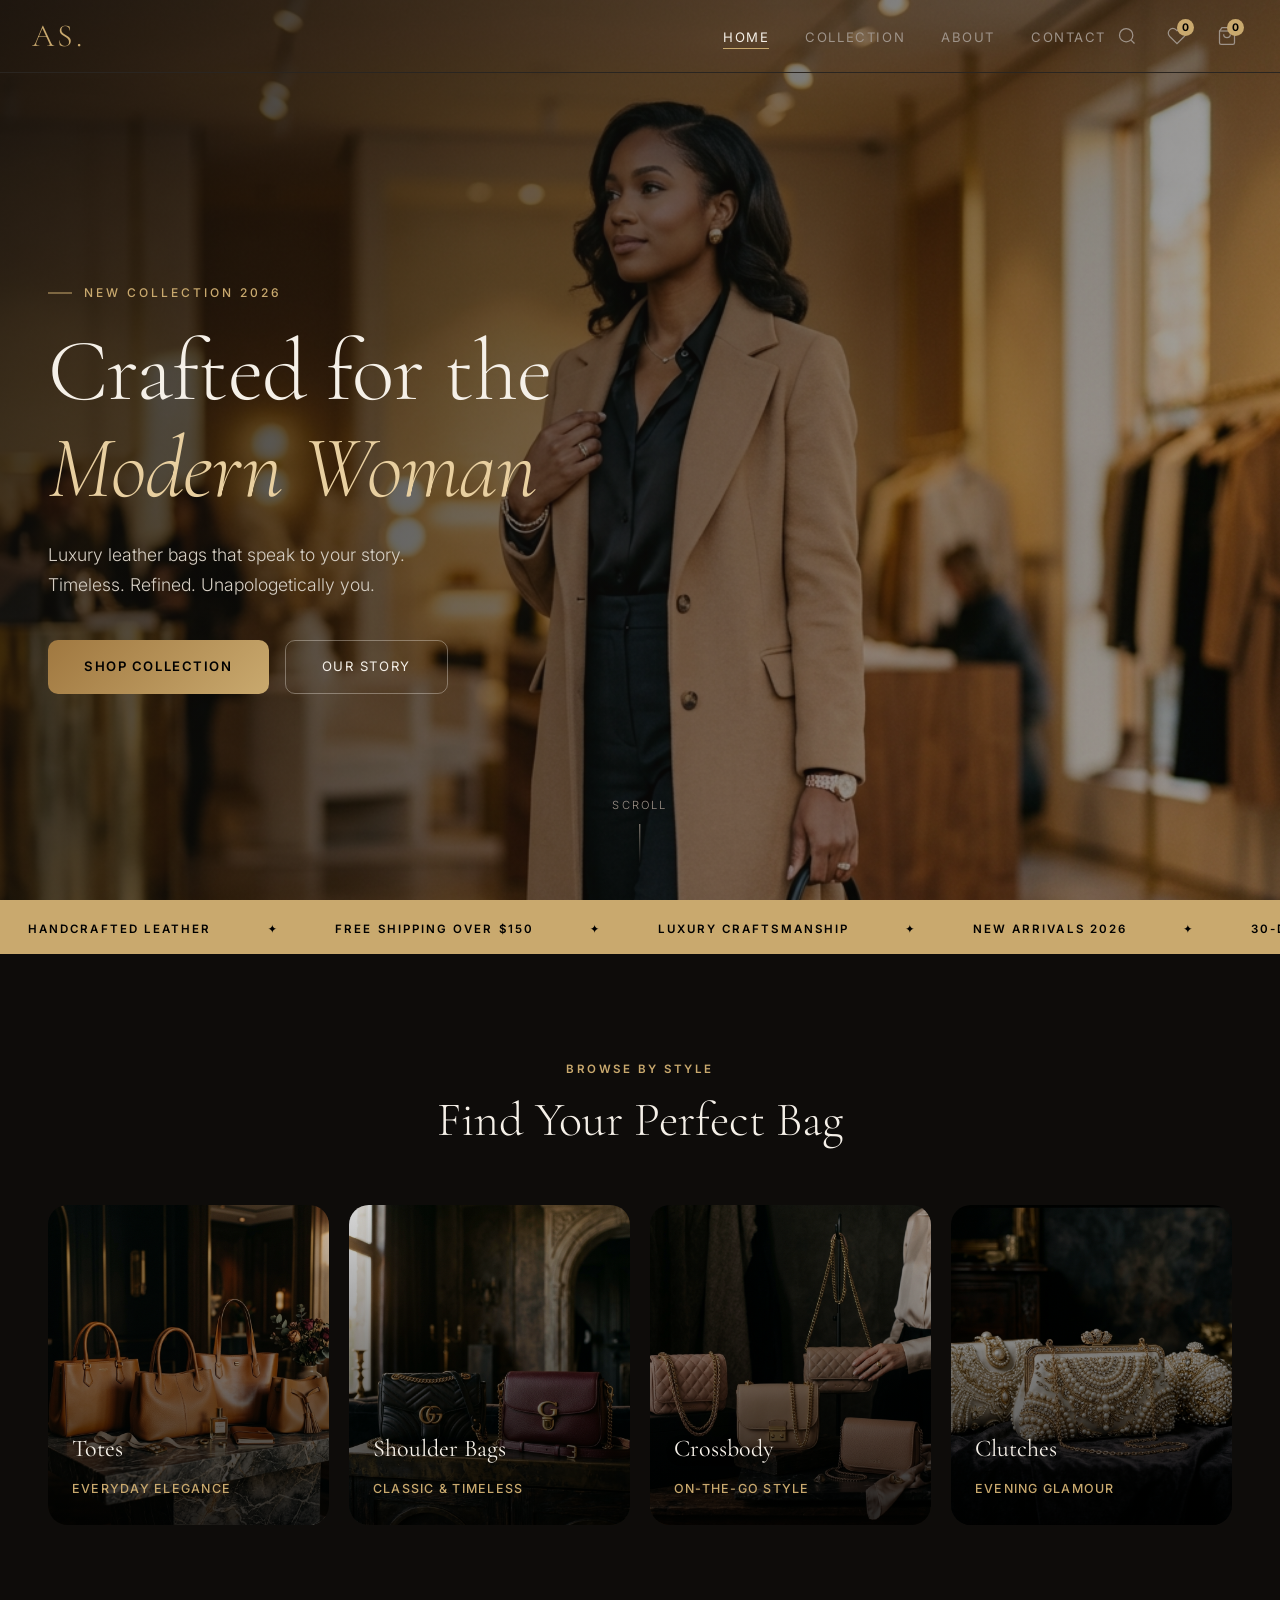
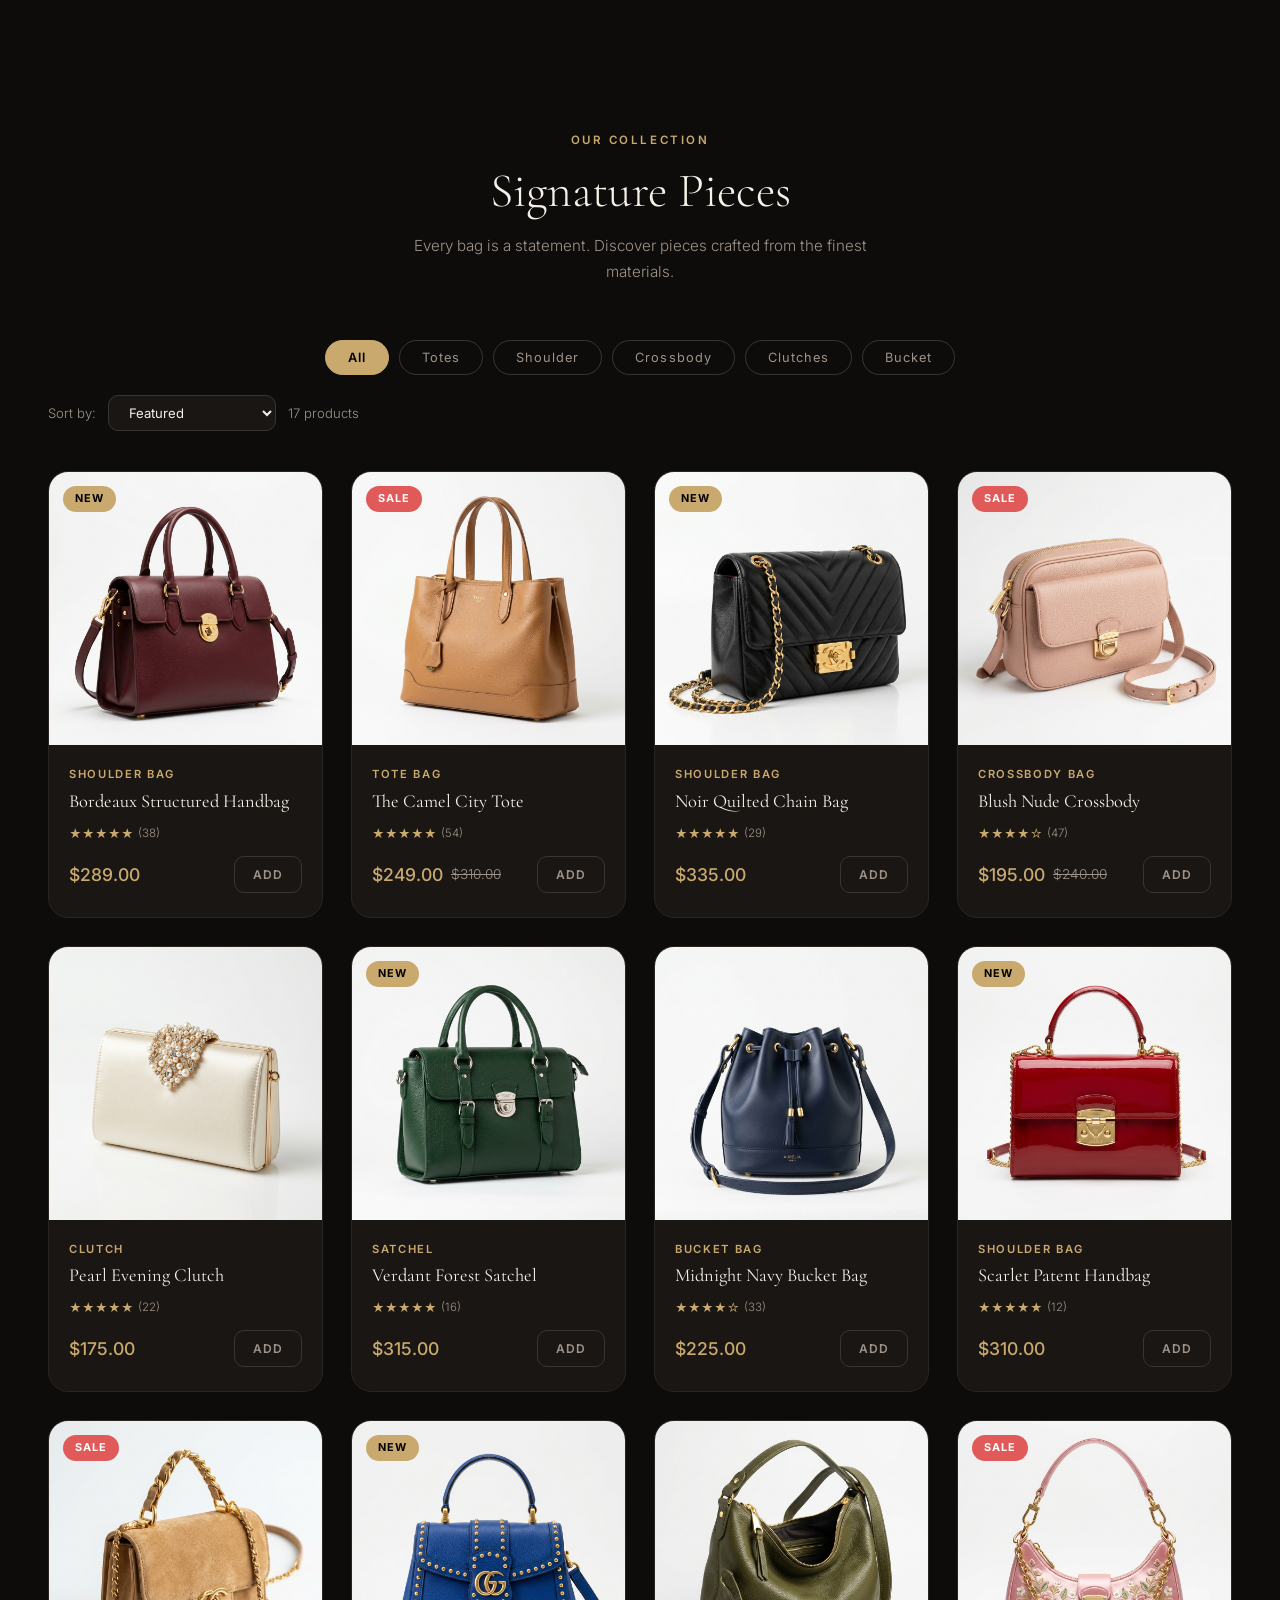
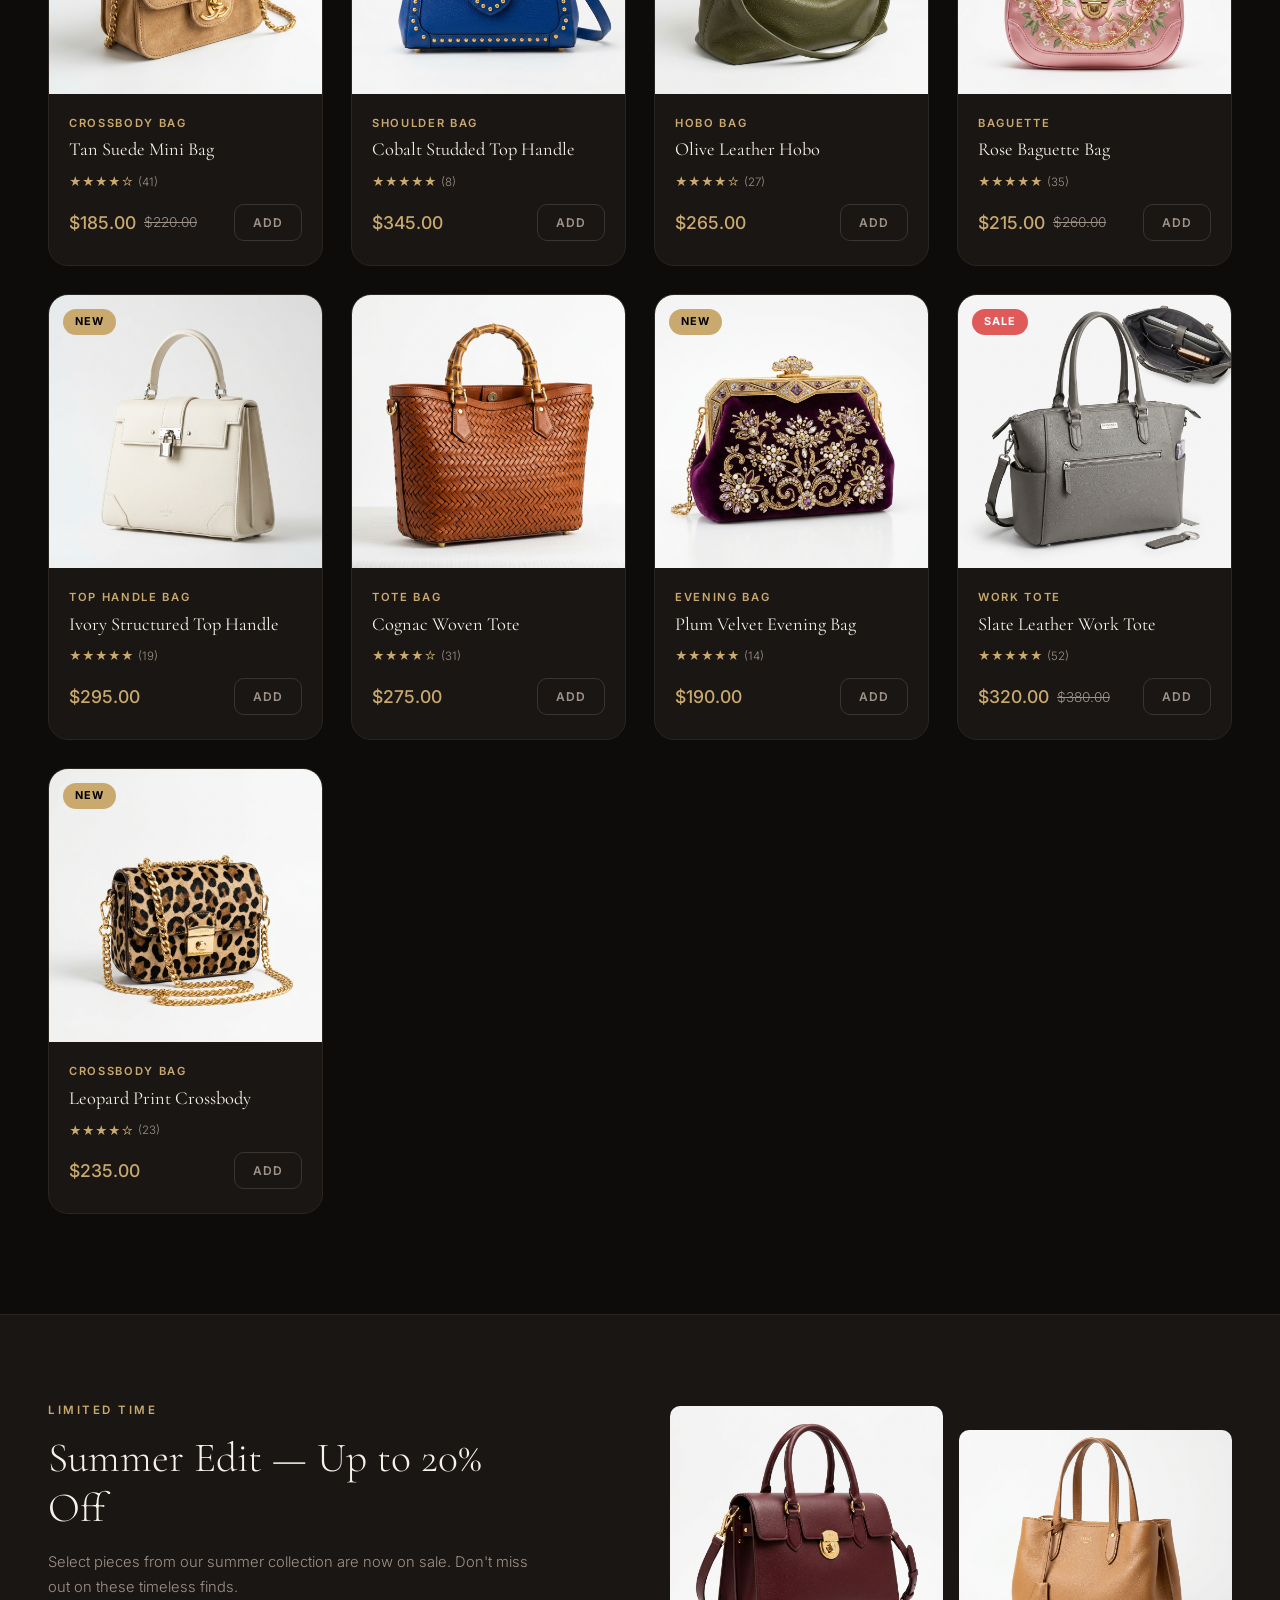
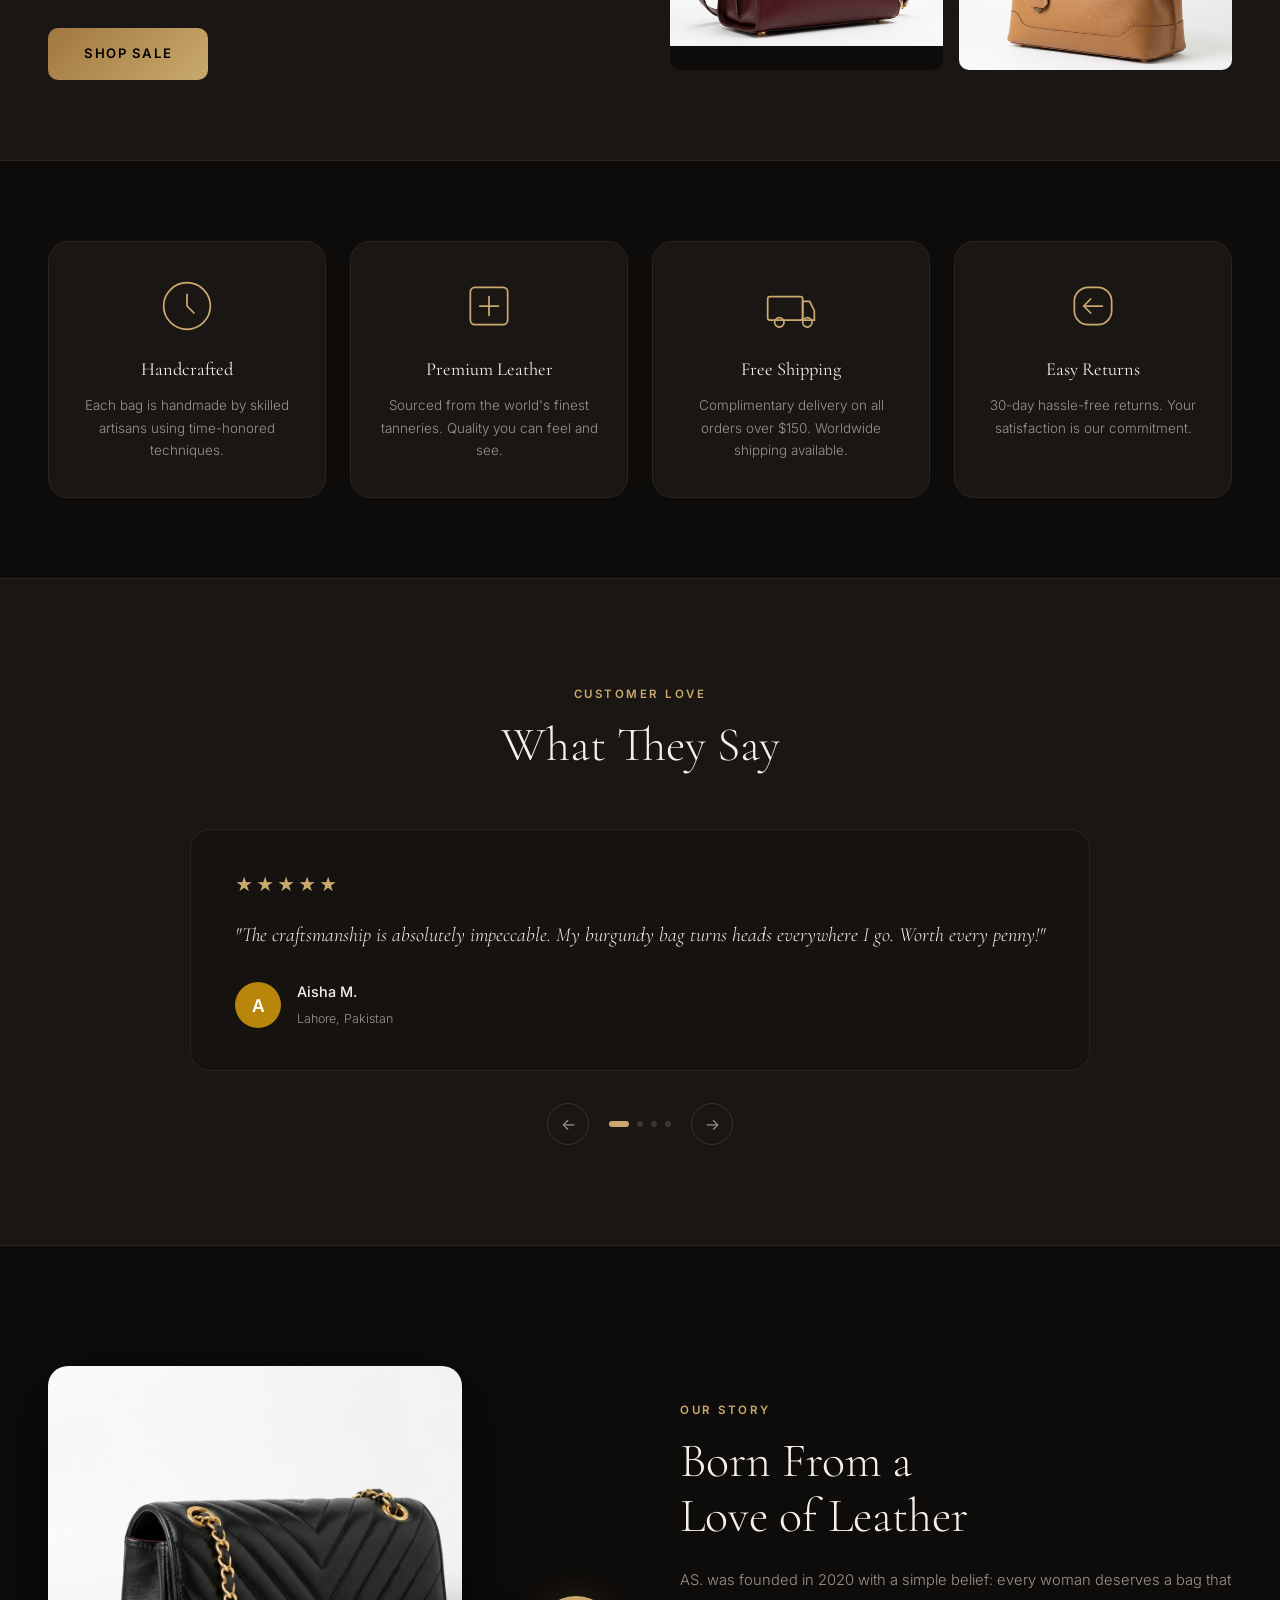
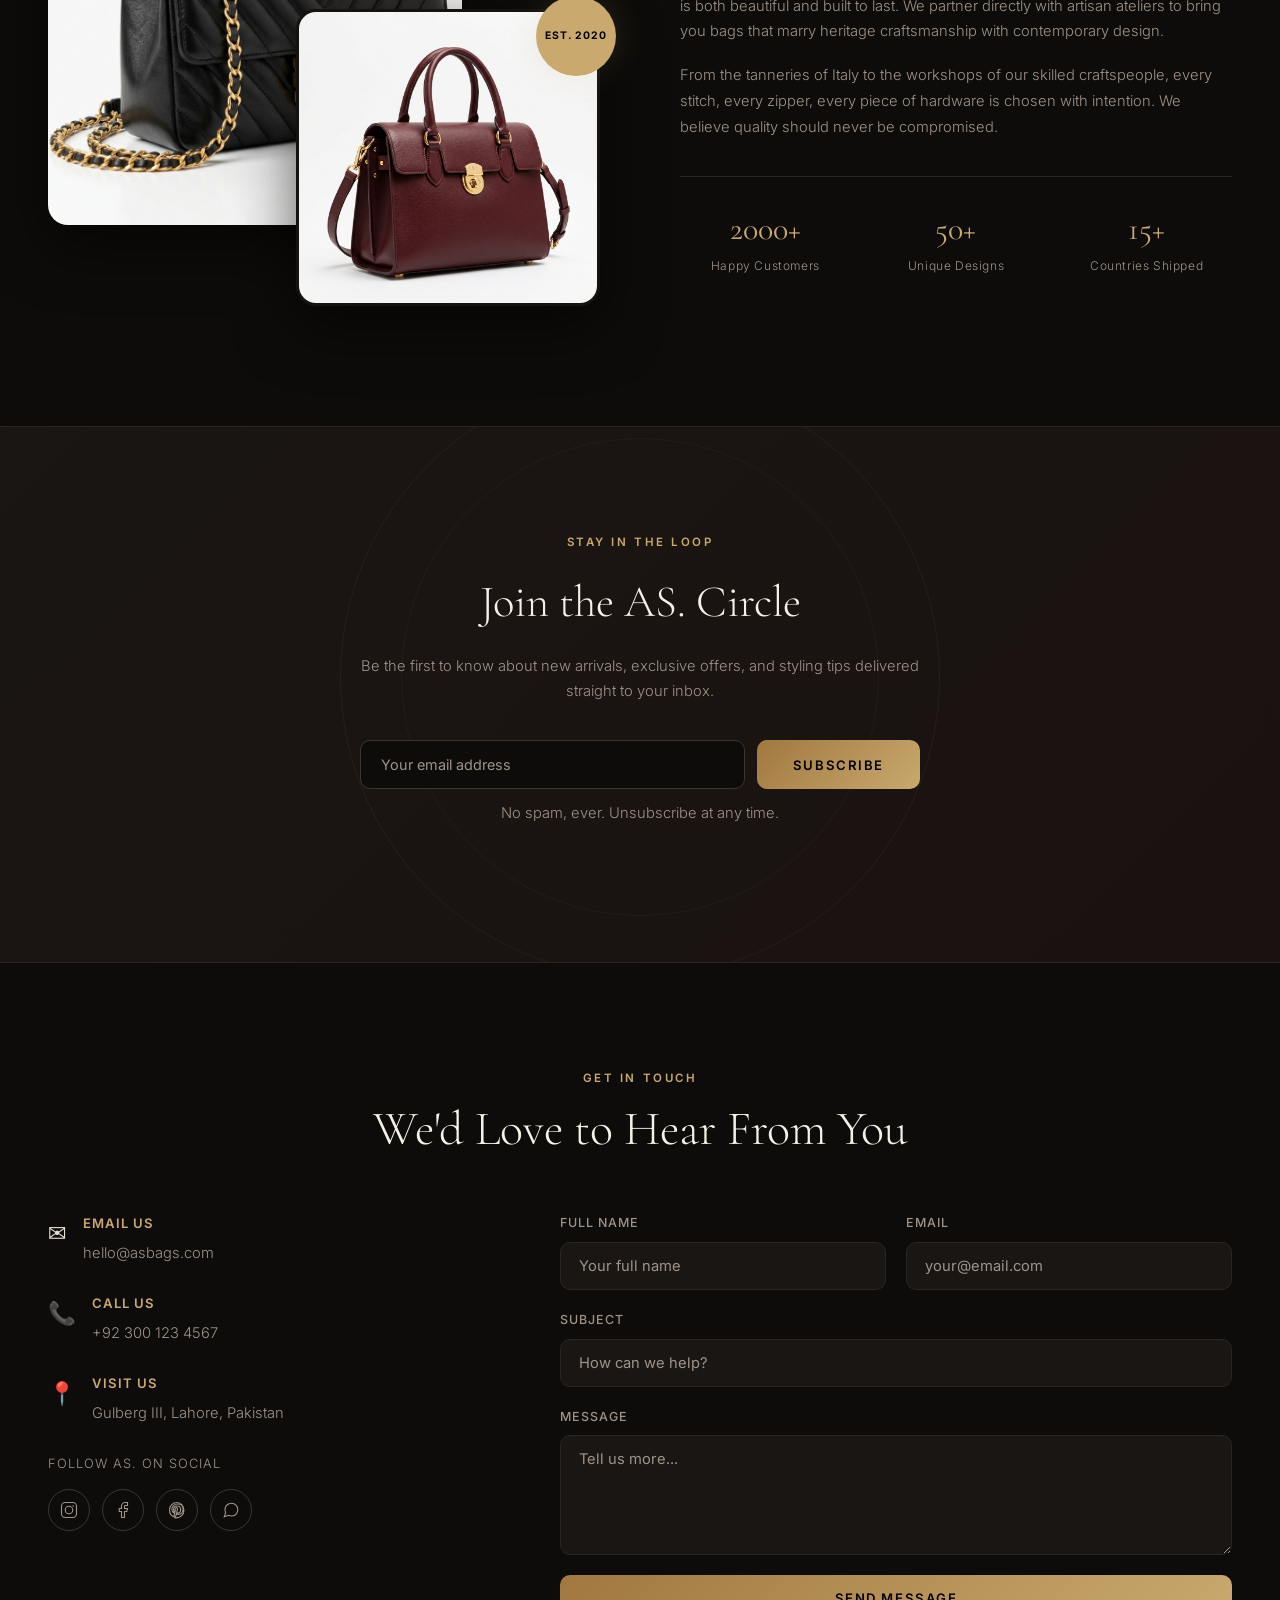
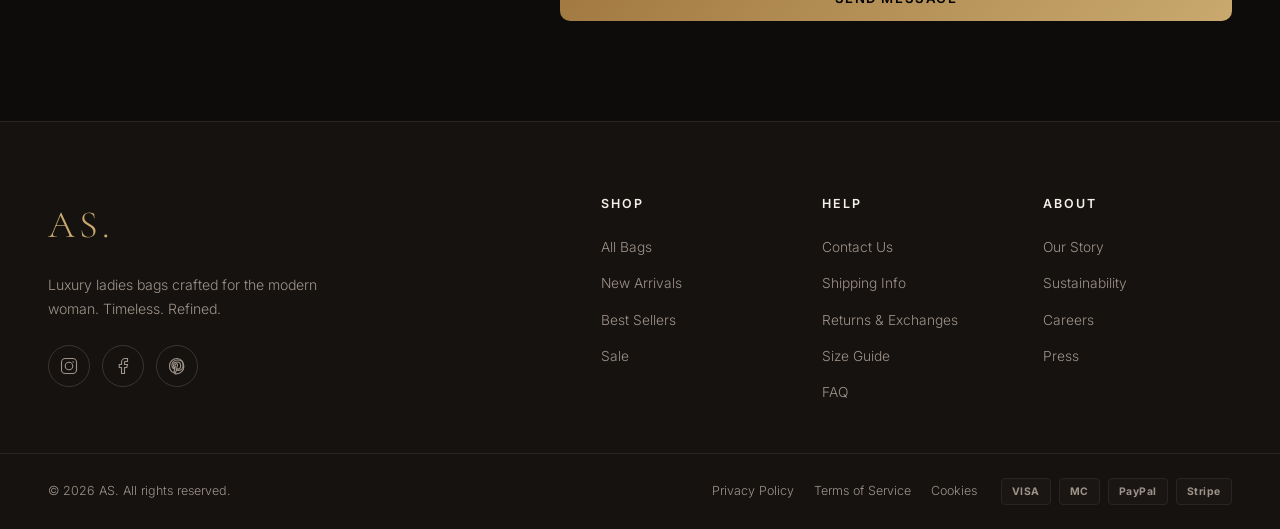
==== index.html @ 618f4d2d "first commit" ====
<!DOCTYPE html>
<html lang="en">
<head>
  <meta charset="UTF-8" />
  <meta name="viewport" content="width=device-width, initial-scale=1.0" />
  <title>AS. — Luxury Ladies Bags</title>
  <meta name="description" content="AS. is a premium ladies bag boutique offering handcrafted leather handbags, totes, clutches, and crossbody bags for the modern woman." />
  <meta property="og:title" content="AS. — Luxury Ladies Bags" />
  <meta property="og:description" content="Discover our curated collection of premium ladies bags. Crafted to perfection." />
  <meta property="og:type" content="website" />
  <link rel="preconnect" href="https://fonts.googleapis.com" />
  <link rel="preconnect" href="https://fonts.gstatic.com" crossorigin />
  <link href="https://fonts.googleapis.com/css2?family=Cormorant+Garamond:ital,wght@0,300;0,400;0,500;0,600;1,300;1,400&family=Inter:wght@300;400;500;600&display=swap" rel="stylesheet" />
  <link rel="stylesheet" href="style.css" />
</head>
<body>

  <!-- ====== LOADER ====== -->
  <div id="loader" class="loader">
    <div class="loader-logo">AS.</div>
    <div class="loader-bar"><div class="loader-fill"></div></div>
  </div>

  <!-- ====== TOAST NOTIFICATION ====== -->
  <div id="toast" class="toast" aria-live="polite"></div>

  <!-- ====== CART DRAWER ====== -->
  <div id="cart-overlay" class="cart-overlay" aria-hidden="true"></div>
  <aside id="cart-drawer" class="cart-drawer" aria-label="Shopping Cart">
    <div class="cart-header">
      <h2>Your Bag <span id="cart-count-badge" class="cart-badge">0</span></h2>
      <button id="cart-close-btn" class="cart-close" aria-label="Close cart">&times;</button>
    </div>
    <div id="cart-items" class="cart-items">
      <div class="cart-empty">
        <div class="cart-empty-icon">🛍️</div>
        <p>Your bag is empty</p>
        <span>Add some beautiful pieces</span>
      </div>
    </div>
    <div class="cart-footer" id="cart-footer" style="display:none;">
      <div class="cart-subtotal">
        <span>Subtotal</span>
        <span id="cart-subtotal">$0.00</span>
      </div>
      <p class="cart-shipping-note">Free shipping on orders over $150</p>
      <button class="btn-checkout" id="checkout-btn">Proceed to Checkout</button>
      <button class="btn-continue" id="continue-shopping-btn">Continue Shopping</button>
    </div>
  </aside>

  <!-- ====== WISHLIST DRAWER ====== -->
  <div id="wishlist-overlay" class="cart-overlay wishlist-overlay" aria-hidden="true"></div>
  <aside id="wishlist-drawer" class="cart-drawer wishlist-drawer" aria-label="Wishlist">
    <div class="cart-header">
      <h2>Wishlist <span id="wishlist-count-badge" class="cart-badge">0</span></h2>
      <button id="wishlist-close-btn" class="cart-close" aria-label="Close wishlist">&times;</button>
    </div>
    <div id="wishlist-items" class="cart-items">
      <div class="cart-empty">
        <div class="cart-empty-icon">🤍</div>
        <p>Your wishlist is empty</p>
        <span>Save items you love</span>
      </div>
    </div>
  </aside>

  <!-- ====== PRODUCT MODAL ====== -->
  <div id="modal-overlay" class="modal-overlay" aria-hidden="true"></div>
  <div id="product-modal" class="product-modal" role="dialog" aria-modal="true" aria-label="Product Detail">
    <button class="modal-close" id="modal-close-btn" aria-label="Close modal">&times;</button>
    <div class="modal-content" id="modal-content"></div>
  </div>

  <!-- ====== HEADER ====== -->
  <header id="site-header" class="site-header">
    <div class="header-inner">
      <button class="hamburger" id="hamburger-btn" aria-label="Open menu">
        <span></span><span></span><span></span>
      </button>
      <a href="#home" class="brand-logo" id="brand-logo">AS.</a>
      <nav class="main-nav" id="main-nav" aria-label="Main Navigation">
        <ul>
          <li><a href="#home" class="nav-link active" data-section="home">Home</a></li>
          <li><a href="#collection" class="nav-link" data-section="collection">Collection</a></li>
          <li><a href="#about" class="nav-link" data-section="about">About</a></li>
          <li><a href="#contact" class="nav-link" data-section="contact">Contact</a></li>
        </ul>
      </nav>
      <div class="header-actions">
        <button class="icon-btn" id="search-toggle-btn" aria-label="Search">
          <svg xmlns="http://www.w3.org/2000/svg" viewBox="0 0 24 24" fill="none" stroke="currentColor" stroke-width="1.5"><circle cx="11" cy="11" r="8"/><line x1="21" y1="21" x2="16.65" y2="16.65"/></svg>
        </button>
        <button class="icon-btn" id="wishlist-toggle-btn" aria-label="Wishlist">
          <svg xmlns="http://www.w3.org/2000/svg" viewBox="0 0 24 24" fill="none" stroke="currentColor" stroke-width="1.5"><path d="M20.84 4.61a5.5 5.5 0 0 0-7.78 0L12 5.67l-1.06-1.06a5.5 5.5 0 0 0-7.78 7.78l1.06 1.06L12 21.23l7.78-7.78 1.06-1.06a5.5 5.5 0 0 0 0-7.78z"/></svg>
          <span id="wishlist-count" class="header-badge">0</span>
        </button>
        <button class="icon-btn cart-icon-btn" id="cart-toggle-btn" aria-label="Cart">
          <svg xmlns="http://www.w3.org/2000/svg" viewBox="0 0 24 24" fill="none" stroke="currentColor" stroke-width="1.5"><path d="M6 2L3 6v14a2 2 0 0 0 2 2h14a2 2 0 0 0 2-2V6l-3-4z"/><line x1="3" y1="6" x2="21" y2="6"/><path d="M16 10a4 4 0 0 1-8 0"/></svg>
          <span id="cart-count" class="header-badge">0</span>
        </button>
      </div>
    </div>
    <!-- Search Bar -->
    <div class="search-bar" id="search-bar">
      <div class="search-inner">
        <svg xmlns="http://www.w3.org/2000/svg" viewBox="0 0 24 24" fill="none" stroke="currentColor" stroke-width="1.5"><circle cx="11" cy="11" r="8"/><line x1="21" y1="21" x2="16.65" y2="16.65"/></svg>
        <input type="text" id="search-input" placeholder="Search for bags..." aria-label="Search products" />
        <button id="search-close" aria-label="Close search">&times;</button>
      </div>
    </div>
  </header>

  <!-- Mobile Nav Drawer -->
  <div id="mobile-nav-overlay" class="mobile-nav-overlay"></div>
  <nav id="mobile-nav" class="mobile-nav" aria-label="Mobile Navigation">
    <button class="mobile-nav-close" id="mobile-nav-close" aria-label="Close menu">&times;</button>
    <div class="mobile-nav-logo">AS.</div>
    <ul>
      <li><a href="#home" class="mobile-nav-link">Home</a></li>
      <li><a href="#collection" class="mobile-nav-link">Collection</a></li>
      <li><a href="#about" class="mobile-nav-link">About</a></li>
      <li><a href="#contact" class="mobile-nav-link">Contact</a></li>
    </ul>
    <div class="mobile-nav-footer">
      <p>Follow us</p>
      <div class="social-links-mobile">
        <a href="#" aria-label="Instagram">Instagram</a>
        <a href="#" aria-label="Pinterest">Pinterest</a>
      </div>
    </div>
  </nav>

  <main id="main-content">

    <!-- ====== HERO SECTION ====== -->
    <section id="home" class="hero-section">
      <div class="hero-image-wrap">
        <img src="images/hero_banner.png" alt="AS. Luxury Ladies Bags – Editorial" class="hero-bg-img" />
        <div class="hero-overlay"></div>
      </div>
      <div class="hero-content">
        <span class="hero-tagline">New Collection 2026</span>
        <h1 class="hero-title">Crafted for the<br/><em>Modern Woman</em></h1>
        <p class="hero-subtitle">Luxury leather bags that speak to your story.<br/>Timeless. Refined. Unapologetically you.</p>
        <div class="hero-ctas">
          <a href="#collection" class="btn-primary" id="hero-shop-btn">Shop Collection</a>
          <a href="#about" class="btn-ghost">Our Story</a>
        </div>
      </div>
      <div class="hero-scroll-hint">
        <span>Scroll</span>
        <div class="scroll-line"></div>
      </div>
    </section>

    <!-- ====== MARQUEE BANNER ====== -->
    <div class="marquee-section" aria-hidden="true">
      <div class="marquee-track">
        <span>Handcrafted Leather</span><span>✦</span>
        <span>Free Shipping Over $150</span><span>✦</span>
        <span>Luxury Craftsmanship</span><span>✦</span>
        <span>New Arrivals 2026</span><span>✦</span>
        <span>30-Day Returns</span><span>✦</span>
        <span>Handcrafted Leather</span><span>✦</span>
        <span>Free Shipping Over $150</span><span>✦</span>
        <span>Luxury Craftsmanship</span><span>✦</span>
        <span>New Arrivals 2026</span><span>✦</span>
        <span>30-Day Returns</span><span>✦</span>
      </div>
    </div>

    <!-- ====== FEATURED CATEGORIES ====== -->
    <section class="categories-section" id="categories">
      <div class="section-header">
        <span class="section-label">Browse By Style</span>
        <h2>Find Your Perfect Bag</h2>
      </div>
      <div class="categories-grid">
        <div class="category-card" data-filter="tote" id="cat-tote">
          <img src="images/cat_totes.png" alt="Tote Bags" class="category-img" />
          <div class="category-overlay"></div>
          <div class="category-text">
            <h3>Totes</h3>
            <span>Everyday Elegance</span>
          </div>
        </div>
        <div class="category-card" data-filter="shoulder" id="cat-shoulder">
          <img src="images/cat_shoulder.png" alt="Shoulder Bags" class="category-img" />
          <div class="category-overlay"></div>
          <div class="category-text">
            <h3>Shoulder Bags</h3>
            <span>Classic &amp; Timeless</span>
          </div>
        </div>
        <div class="category-card" data-filter="crossbody" id="cat-crossbody">
          <img src="images/cat_crossbody.png" alt="Crossbody Bags" class="category-img" />
          <div class="category-overlay"></div>
          <div class="category-text">
            <h3>Crossbody</h3>
            <span>On-The-Go Style</span>
          </div>
        </div>
        <div class="category-card" data-filter="clutch" id="cat-clutch">
          <img src="images/cat_clutches.png" alt="Clutches" class="category-img" />
          <div class="category-overlay"></div>
          <div class="category-text">
            <h3>Clutches</h3>
            <span>Evening Glamour</span>
          </div>
        </div>
      </div>
    </section>

    <!-- ====== COLLECTION / PRODUCTS ====== -->
    <section id="collection" class="collection-section">
      <div class="section-header">
        <span class="section-label">Our Collection</span>
        <h2>Signature Pieces</h2>
        <p class="section-desc">Every bag is a statement. Discover pieces crafted from the finest materials.</p>
      </div>

      <!-- Filters -->
      <div class="filter-bar" role="group" aria-label="Filter products">
        <button class="filter-btn active" data-filter="all" id="filter-all">All</button>
        <button class="filter-btn" data-filter="tote" id="filter-tote">Totes</button>
        <button class="filter-btn" data-filter="shoulder" id="filter-shoulder">Shoulder</button>
        <button class="filter-btn" data-filter="crossbody" id="filter-crossbody">Crossbody</button>
        <button class="filter-btn" data-filter="clutch" id="filter-clutch">Clutches</button>
        <button class="filter-btn" data-filter="bucket" id="filter-bucket">Bucket</button>
      </div>

      <!-- Sort -->
      <div class="sort-bar">
        <label for="sort-select">Sort by:</label>
        <select id="sort-select" class="sort-select">
          <option value="default">Featured</option>
          <option value="price-asc">Price: Low to High</option>
          <option value="price-desc">Price: High to Low</option>
          <option value="name-asc">Name: A–Z</option>
        </select>
        <span id="product-count" class="product-count">7 products</span>
      </div>

      <!-- Product Grid -->
      <div class="products-grid" id="products-grid" role="list"></div>
    </section>

    <!-- ====== PROMO BANNER ====== -->
    <section class="promo-section">
      <div class="promo-inner">
        <div class="promo-text">
          <span class="section-label">Limited Time</span>
          <h2>Summer Edit — Up to 20% Off</h2>
          <p>Select pieces from our summer collection are now on sale. Don't miss out on these timeless finds.</p>
          <a href="#collection" class="btn-primary" id="promo-shop-btn">Shop Sale</a>
        </div>
        <div class="promo-image-grid">
          <div class="promo-img-item">
            <img src="images/bag_burgundy.png" alt="Burgundy leather handbag on sale" />
          </div>
          <div class="promo-img-item promo-img-offset">
            <img src="images/bag_camel_tote.png" alt="Camel tote bag on sale" />
          </div>
        </div>
      </div>
    </section>

    <!-- ====== FEATURES / USP ====== -->
    <section class="features-section" id="features">
      <div class="features-grid">
        <div class="feature-item" id="feature-crafted">
          <div class="feature-icon">
            <svg viewBox="0 0 48 48" fill="none" xmlns="http://www.w3.org/2000/svg"><path d="M24 4C13 4 4 13 4 24s9 20 20 20 20-9 20-20S35 4 24 4z" stroke="currentColor" stroke-width="1.5"/><path d="M24 14v10l6 6" stroke="currentColor" stroke-width="1.5" stroke-linecap="round"/></svg>
          </div>
          <h3>Handcrafted</h3>
          <p>Each bag is handmade by skilled artisans using time-honored techniques.</p>
        </div>
        <div class="feature-item" id="feature-leather">
          <div class="feature-icon">
            <svg viewBox="0 0 48 48" fill="none" xmlns="http://www.w3.org/2000/svg"><rect x="8" y="8" width="32" height="32" rx="4" stroke="currentColor" stroke-width="1.5"/><path d="M16 24h16M24 16v16" stroke="currentColor" stroke-width="1.5" stroke-linecap="round"/></svg>
          </div>
          <h3>Premium Leather</h3>
          <p>Sourced from the world's finest tanneries. Quality you can feel and see.</p>
        </div>
        <div class="feature-item" id="feature-shipping">
          <div class="feature-icon">
            <svg viewBox="0 0 48 48" fill="none" xmlns="http://www.w3.org/2000/svg"><rect x="4" y="16" width="30" height="20" rx="2" stroke="currentColor" stroke-width="1.5"/><path d="M34 20h6l4 8v8h-10V20z" stroke="currentColor" stroke-width="1.5"/><circle cx="14" cy="38" r="4" stroke="currentColor" stroke-width="1.5"/><circle cx="38" cy="38" r="4" stroke="currentColor" stroke-width="1.5"/></svg>
          </div>
          <h3>Free Shipping</h3>
          <p>Complimentary delivery on all orders over $150. Worldwide shipping available.</p>
        </div>
        <div class="feature-item" id="feature-returns">
          <div class="feature-icon">
            <svg viewBox="0 0 48 48" fill="none" xmlns="http://www.w3.org/2000/svg"><path d="M8 20C8 13.373 13.373 8 20 8h8c6.627 0 12 5.373 12 12v8c0 6.627-5.373 12-12 12h-8C13.373 40 8 34.627 8 28v-8z" stroke="currentColor" stroke-width="1.5"/><path d="M16 24h16M22 18l-6 6 6 6" stroke="currentColor" stroke-width="1.5" stroke-linecap="round" stroke-linejoin="round"/></svg>
          </div>
          <h3>Easy Returns</h3>
          <p>30-day hassle-free returns. Your satisfaction is our commitment.</p>
        </div>
      </div>
    </section>

    <!-- ====== TESTIMONIALS ====== -->
    <section class="testimonials-section" id="testimonials">
      <div class="section-header">
        <span class="section-label">Customer Love</span>
        <h2>What They Say</h2>
      </div>
      <div class="testimonials-track-wrap">
        <div class="testimonials-track" id="testimonials-track">
          <div class="testimonial-card">
            <div class="stars">★★★★★</div>
            <blockquote>"The craftsmanship is absolutely impeccable. My burgundy bag turns heads everywhere I go. Worth every penny!"</blockquote>
            <div class="testimonial-author">
              <div class="author-avatar" style="background:#b8860b">A</div>
              <div><strong>Aisha M.</strong><span>Lahore, Pakistan</span></div>
            </div>
          </div>
          <div class="testimonial-card">
            <div class="stars">★★★★★</div>
            <blockquote>"I bought the camel tote and I use it every single day. The leather is so buttery soft. AS. is my go-to brand now!"</blockquote>
            <div class="testimonial-author">
              <div class="author-avatar" style="background:#8b6e4e">S</div>
              <div><strong>Sara K.</strong><span>Dubai, UAE</span></div>
            </div>
          </div>
          <div class="testimonial-card">
            <div class="stars">★★★★★</div>
            <blockquote>"Ordered two bags and they arrived beautifully packaged. The quality is beyond what I expected for the price."</blockquote>
            <div class="testimonial-author">
              <div class="author-avatar" style="background:#6b4c7a">N</div>
              <div><strong>Nadia R.</strong><span>Karachi, Pakistan</span></div>
            </div>
          </div>
          <div class="testimonial-card">
            <div class="stars">★★★★★</div>
            <blockquote>"The forest green satchel is a dream. Sturdy, elegant, and the perfect size. Highly recommend AS. to everyone!"</blockquote>
            <div class="testimonial-author">
              <div class="author-avatar" style="background:#3d7a5e">F</div>
              <div><strong>Fatima H.</strong><span>Islamabad, Pakistan</span></div>
            </div>
          </div>
        </div>
        <div class="testimonial-controls">
          <button class="t-btn" id="t-prev" aria-label="Previous testimonial">&#8592;</button>
          <div class="t-dots" id="t-dots"></div>
          <button class="t-btn" id="t-next" aria-label="Next testimonial">&#8594;</button>
        </div>
      </div>
    </section>

    <!-- ====== ABOUT SECTION ====== -->
    <section id="about" class="about-section">
      <div class="about-inner">
        <div class="about-image-stack">
          <img src="images/bag_black_quilted.png" alt="AS. signature quilted bag" class="about-img about-img-main" />
          <img src="images/bag_burgundy.png" alt="AS. signature burgundy leather bag" class="about-img about-img-secondary" />
          <div class="about-badge">Est. 2020</div>
        </div>
        <div class="about-text">
          <span class="section-label">Our Story</span>
          <h2>Born From a<br/>Love of Leather</h2>
          <p>AS. was founded in 2020 with a simple belief: every woman deserves a bag that is both beautiful and built to last. We partner directly with artisan ateliers to bring you bags that marry heritage craftsmanship with contemporary design.</p>
          <p>From the tanneries of Italy to the workshops of our skilled craftspeople, every stitch, every zipper, every piece of hardware is chosen with intention. We believe quality should never be compromised.</p>
          <div class="about-stats">
            <div class="stat-item">
              <span class="stat-num">2000+</span>
              <span class="stat-label">Happy Customers</span>
            </div>
            <div class="stat-item">
              <span class="stat-num">50+</span>
              <span class="stat-label">Unique Designs</span>
            </div>
            <div class="stat-item">
              <span class="stat-num">15+</span>
              <span class="stat-label">Countries Shipped</span>
            </div>
          </div>
        </div>
      </div>
    </section>

    <!-- ====== NEWSLETTER ====== -->
    <section class="newsletter-section" id="newsletter">
      <div class="newsletter-inner">
        <div class="newsletter-decoration"></div>
        <span class="section-label">Stay in the Loop</span>
        <h2>Join the AS. Circle</h2>
        <p>Be the first to know about new arrivals, exclusive offers, and styling tips delivered straight to your inbox.</p>
        <form class="newsletter-form" id="newsletter-form" novalidate>
          <div class="newsletter-input-wrap">
            <input type="email" id="newsletter-email" placeholder="Your email address" aria-label="Email address for newsletter" required />
            <button type="submit" class="btn-primary" id="newsletter-submit">Subscribe</button>
          </div>
          <p class="newsletter-privacy">No spam, ever. Unsubscribe at any time.</p>
        </form>
      </div>
    </section>

    <!-- ====== CONTACT SECTION ====== -->
    <section id="contact" class="contact-section">
      <div class="section-header">
        <span class="section-label">Get In Touch</span>
        <h2>We'd Love to Hear From You</h2>
      </div>
      <div class="contact-inner">
        <div class="contact-info">
          <div class="contact-info-item" id="contact-email-info">
            <div class="contact-icon">✉️</div>
            <div>
              <strong>Email Us</strong>
              <a href="mailto:hello@asbags.com">hello@asbags.com</a>
            </div>
          </div>
          <div class="contact-info-item" id="contact-phone-info">
            <div class="contact-icon">📞</div>
            <div>
              <strong>Call Us</strong>
              <a href="tel:+923001234567">+92 300 123 4567</a>
            </div>
          </div>
          <div class="contact-info-item" id="contact-location-info">
            <div class="contact-icon">📍</div>
            <div>
              <strong>Visit Us</strong>
              <span>Gulberg III, Lahore, Pakistan</span>
            </div>
          </div>
          <div class="contact-social">
            <p>Follow AS. on social</p>
            <div class="social-links">
              <a href="#" class="social-link" id="social-instagram" aria-label="Instagram">
                <svg viewBox="0 0 24 24" fill="none" stroke="currentColor" stroke-width="1.5"><rect x="2" y="2" width="20" height="20" rx="5"/><circle cx="12" cy="12" r="5"/><circle cx="17.5" cy="6.5" r="1" fill="currentColor" stroke="none"/></svg>
              </a>
              <a href="#" class="social-link" id="social-facebook" aria-label="Facebook">
                <svg viewBox="0 0 24 24" fill="none" stroke="currentColor" stroke-width="1.5"><path d="M18 2h-3a5 5 0 0 0-5 5v3H7v4h3v8h4v-8h3l1-4h-4V7a1 1 0 0 1 1-1h3z"/></svg>
              </a>
              <a href="#" class="social-link" id="social-pinterest" aria-label="Pinterest">
                <svg viewBox="0 0 24 24" fill="none" stroke="currentColor" stroke-width="1.5"><path d="M12 2C6.48 2 2 6.48 2 12c0 4.24 2.65 7.86 6.39 9.29-.09-.78-.17-1.98.03-2.83.19-.79 1.27-5.39 1.27-5.39s-.32-.65-.32-1.61c0-1.51.88-2.64 1.97-2.64.93 0 1.38.7 1.38 1.54 0 .94-.6 2.35-.91 3.65-.26 1.09.54 1.98 1.61 1.98 1.93 0 3.41-2.03 3.41-4.97 0-2.6-1.87-4.42-4.54-4.42-3.09 0-4.9 2.32-4.9 4.72 0 .94.36 1.94.81 2.49.09.11.1.2.07.31-.08.34-.27 1.09-.31 1.24-.05.2-.17.24-.39.15-1.45-.68-2.36-2.8-2.36-4.51 0-3.67 2.66-7.03 7.68-7.03 4.03 0 7.16 2.87 7.16 6.71 0 4-2.52 7.22-6.02 7.22-1.18 0-2.28-.61-2.66-1.33l-.72 2.7c-.26.99-.96 2.24-1.43 2.99.61.19 1.25.29 1.92.29 5.52 0 10-4.48 10-10S17.52 2 12 2z"/></svg>
              </a>
              <a href="#" class="social-link" id="social-whatsapp" aria-label="WhatsApp">
                <svg viewBox="0 0 24 24" fill="none" stroke="currentColor" stroke-width="1.5"><path d="M21 11.5a8.38 8.38 0 0 1-.9 3.8 8.5 8.5 0 0 1-7.6 4.7 8.38 8.38 0 0 1-3.8-.9L3 21l1.9-5.7a8.38 8.38 0 0 1-.9-3.8 8.5 8.5 0 0 1 4.7-7.6 8.38 8.38 0 0 1 3.8-.9h.5a8.48 8.48 0 0 1 8 8v.5z"/></svg>
              </a>
            </div>
          </div>
        </div>
        <form class="contact-form" id="contact-form" novalidate>
          <div class="form-row">
            <div class="form-group">
              <label for="contact-name">Full Name</label>
              <input type="text" id="contact-name" placeholder="Your full name" required />
            </div>
            <div class="form-group">
              <label for="contact-email">Email</label>
              <input type="email" id="contact-email" placeholder="your@email.com" required />
            </div>
          </div>
          <div class="form-group">
            <label for="contact-subject">Subject</label>
            <input type="text" id="contact-subject" placeholder="How can we help?" />
          </div>
          <div class="form-group">
            <label for="contact-message">Message</label>
            <textarea id="contact-message" rows="5" placeholder="Tell us more..." required></textarea>
          </div>
          <button type="submit" class="btn-primary" id="contact-submit-btn">Send Message</button>
        </form>
      </div>
    </section>

  </main>

  <!-- ====== FOOTER ====== -->
  <footer class="site-footer" id="site-footer">
    <div class="footer-inner">
      <div class="footer-brand">
        <div class="footer-logo">AS.</div>
        <p>Luxury ladies bags crafted for the modern woman. Timeless. Refined.</p>
        <div class="social-links">
          <a href="#" class="social-link" aria-label="Instagram">
            <svg viewBox="0 0 24 24" fill="none" stroke="currentColor" stroke-width="1.5"><rect x="2" y="2" width="20" height="20" rx="5"/><circle cx="12" cy="12" r="5"/><circle cx="17.5" cy="6.5" r="1" fill="currentColor" stroke="none"/></svg>
          </a>
          <a href="#" class="social-link" aria-label="Facebook">
            <svg viewBox="0 0 24 24" fill="none" stroke="currentColor" stroke-width="1.5"><path d="M18 2h-3a5 5 0 0 0-5 5v3H7v4h3v8h4v-8h3l1-4h-4V7a1 1 0 0 1 1-1h3z"/></svg>
          </a>
          <a href="#" class="social-link" aria-label="Pinterest">
            <svg viewBox="0 0 24 24" fill="none" stroke="currentColor" stroke-width="1.5"><path d="M12 2C6.48 2 2 6.48 2 12c0 4.24 2.65 7.86 6.39 9.29-.09-.78-.17-1.98.03-2.83.19-.79 1.27-5.39 1.27-5.39s-.32-.65-.32-1.61c0-1.51.88-2.64 1.97-2.64.93 0 1.38.7 1.38 1.54 0 .94-.6 2.35-.91 3.65-.26 1.09.54 1.98 1.61 1.98 1.93 0 3.41-2.03 3.41-4.97 0-2.6-1.87-4.42-4.54-4.42-3.09 0-4.9 2.32-4.9 4.72 0 .94.36 1.94.81 2.49.09.11.1.2.07.31-.08.34-.27 1.09-.31 1.24-.05.2-.17.24-.39.15-1.45-.68-2.36-2.8-2.36-4.51 0-3.67 2.66-7.03 7.68-7.03 4.03 0 7.16 2.87 7.16 6.71 0 4-2.52 7.22-6.02 7.22-1.18 0-2.28-.61-2.66-1.33l-.72 2.7c-.26.99-.96 2.24-1.43 2.99.61.19 1.25.29 1.92.29 5.52 0 10-4.48 10-10S17.52 2 12 2z"/></svg>
          </a>
        </div>
      </div>
      <div class="footer-links">
        <div class="footer-col">
          <h4>Shop</h4>
          <ul>
            <li><a href="#collection">All Bags</a></li>
            <li><a href="#collection">New Arrivals</a></li>
            <li><a href="#collection">Best Sellers</a></li>
            <li><a href="#collection">Sale</a></li>
          </ul>
        </div>
        <div class="footer-col">
          <h4>Help</h4>
          <ul>
            <li><a href="#contact">Contact Us</a></li>
            <li><a href="#">Shipping Info</a></li>
            <li><a href="#">Returns & Exchanges</a></li>
            <li><a href="#">Size Guide</a></li>
            <li><a href="#">FAQ</a></li>
          </ul>
        </div>
        <div class="footer-col">
          <h4>About</h4>
          <ul>
            <li><a href="#about">Our Story</a></li>
            <li><a href="#">Sustainability</a></li>
            <li><a href="#">Careers</a></li>
            <li><a href="#">Press</a></li>
          </ul>
        </div>
      </div>
    </div>
    <div class="footer-bottom">
      <p>&copy; 2026 AS. All rights reserved.</p>
      <div class="footer-legal">
        <a href="#">Privacy Policy</a>
        <a href="#">Terms of Service</a>
        <a href="#">Cookies</a>
      </div>
      <div class="payment-icons" aria-label="Accepted payment methods">
        <span class="payment-icon" title="Visa">VISA</span>
        <span class="payment-icon" title="Mastercard">MC</span>
        <span class="payment-icon" title="PayPal">PayPal</span>
        <span class="payment-icon" title="Stripe">Stripe</span>
      </div>
    </div>
  </footer>

  <!-- Back to Top -->
  <button class="back-to-top" id="back-to-top" aria-label="Back to top">↑</button>

  <script src="app.js"></script>
</body>
</html>
---- style.css ----
/* ========================================
   AS. — Luxury Ladies Bags
   Complete Stylesheet
   ======================================== */

/* ---- CSS Custom Properties ---- */
:root {
  --color-bg: #0e0c0a;
  --color-bg-2: #151210;
  --color-bg-card: #1a1613;
  --color-bg-card-hover: #211d19;
  --color-gold: #c9a96e;
  --color-gold-light: #e8cfa0;
  --color-gold-dark: #a07840;
  --color-cream: #f5f0e8;
  --color-cream-dim: #d6cfc4;
  --color-white: #ffffff;
  --color-text: #e8e0d5;
  --color-text-muted: #9e9389;
  --color-border: #2a2520;
  --color-border-light: #3a3530;
  --color-accent: #c9a96e;
  --color-error: #e05a5a;
  --color-success: #5ab88b;

  --font-serif: 'Cormorant Garamond', Georgia, serif;
  --font-sans: 'Inter', system-ui, sans-serif;

  --radius-sm: 4px;
  --radius-md: 10px;
  --radius-lg: 20px;
  --radius-xl: 32px;

  --shadow-sm: 0 2px 12px rgba(0,0,0,0.3);
  --shadow-md: 0 8px 32px rgba(0,0,0,0.45);
  --shadow-lg: 0 20px 60px rgba(0,0,0,0.6);
  --shadow-gold: 0 0 30px rgba(201,169,110,0.15);

  --transition-fast: 0.2s ease;
  --transition-base: 0.35s ease;
  --transition-slow: 0.55s cubic-bezier(0.23,1,0.32,1);

  --header-h: 72px;
  --max-w: 1280px;
}

/* ---- Reset & Base ---- */
*, *::before, *::after { box-sizing: border-box; margin: 0; padding: 0; }

html {
  scroll-behavior: smooth;
  font-size: 16px;
}

body {
  background: var(--color-bg);
  color: var(--color-text);
  font-family: var(--font-sans);
  font-weight: 300;
  line-height: 1.65;
  overflow-x: hidden;
  -webkit-font-smoothing: antialiased;
}

body.no-scroll { overflow: hidden; }

img { display: block; max-width: 100%; height: auto; }
a { color: inherit; text-decoration: none; }
button { cursor: pointer; border: none; background: none; font-family: inherit; }
input, textarea, select { font-family: inherit; }
ul { list-style: none; }

::selection { background: var(--color-gold); color: #000; }

:focus-visible {
  outline: 2px solid var(--color-gold);
  outline-offset: 3px;
  border-radius: var(--radius-sm);
}

/* ---- Scrollbar ---- */
::-webkit-scrollbar { width: 6px; }
::-webkit-scrollbar-track { background: var(--color-bg-2); }
::-webkit-scrollbar-thumb { background: var(--color-gold-dark); border-radius: 3px; }

/* ======================================
   LOADER
   ====================================== */
.loader {
  position: fixed;
  inset: 0;
  z-index: 9999;
  background: var(--color-bg);
  display: flex;
  flex-direction: column;
  align-items: center;
  justify-content: center;
  gap: 28px;
  transition: opacity 0.6s ease, visibility 0.6s ease;
}

.loader.hidden {
  opacity: 0;
  visibility: hidden;
  pointer-events: none;
}

.loader-logo {
  font-family: var(--font-serif);
  font-size: clamp(3rem, 8vw, 5rem);
  font-weight: 300;
  color: var(--color-gold);
  letter-spacing: 0.15em;
  animation: pulse-logo 1.5s ease-in-out infinite;
}

.loader-bar {
  width: 180px;
  height: 1px;
  background: var(--color-border);
  position: relative;
  overflow: hidden;
}

.loader-fill {
  position: absolute;
  top: 0; left: -100%;
  width: 100%; height: 100%;
  background: linear-gradient(90deg, transparent, var(--color-gold), transparent);
  animation: loader-sweep 1.2s ease-in-out infinite;
}

@keyframes loader-sweep {
  0% { left: -100%; }
  100% { left: 100%; }
}

@keyframes pulse-logo {
  0%, 100% { opacity: 1; }
  50% { opacity: 0.5; }
}

/* ======================================
   TOAST
   ====================================== */
.toast {
  position: fixed;
  bottom: 32px;
  left: 50%;
  transform: translateX(-50%) translateY(20px);
  background: var(--color-bg-card);
  color: var(--color-cream);
  border: 1px solid var(--color-border-light);
  padding: 14px 28px;
  border-radius: var(--radius-xl);
  font-size: 0.875rem;
  letter-spacing: 0.03em;
  z-index: 9000;
  opacity: 0;
  pointer-events: none;
  transition: opacity 0.3s ease, transform 0.3s ease;
  white-space: nowrap;
  box-shadow: var(--shadow-md);
  max-width: 90vw;
}

.toast.show {
  opacity: 1;
  transform: translateX(-50%) translateY(0);
}

.toast.success { border-color: var(--color-success); }
.toast.error { border-color: var(--color-error); }

/* ======================================
   CART DRAWER
   ====================================== */
.cart-overlay, .wishlist-overlay {
  position: fixed;
  inset: 0;
  background: rgba(0,0,0,0.65);
  z-index: 700;
  opacity: 0;
  pointer-events: none;
  transition: opacity var(--transition-base);
  backdrop-filter: blur(4px);
}

.cart-overlay.active, .wishlist-overlay.active {
  opacity: 1;
  pointer-events: all;
}

.cart-drawer, .wishlist-drawer {
  position: fixed;
  top: 0; right: 0;
  width: min(420px, 100vw);
  height: 100vh;
  background: var(--color-bg-2);
  border-left: 1px solid var(--color-border);
  z-index: 800;
  display: flex;
  flex-direction: column;
  transform: translateX(100%);
  transition: transform var(--transition-slow);
}

.cart-drawer.open, .wishlist-drawer.open {
  transform: translateX(0);
}

.cart-header {
  display: flex;
  align-items: center;
  justify-content: space-between;
  padding: 24px 28px;
  border-bottom: 1px solid var(--color-border);
}

.cart-header h2 {
  font-family: var(--font-serif);
  font-size: 1.5rem;
  font-weight: 400;
  color: var(--color-cream);
  display: flex;
  align-items: center;
  gap: 10px;
}

.cart-badge {
  display: inline-flex;
  align-items: center;
  justify-content: center;
  min-width: 22px;
  height: 22px;
  background: var(--color-gold);
  color: #000;
  font-size: 0.7rem;
  font-weight: 600;
  font-family: var(--font-sans);
  border-radius: 50%;
  padding: 0 6px;
}

.cart-close {
  font-size: 1.6rem;
  color: var(--color-text-muted);
  line-height: 1;
  transition: color var(--transition-fast);
  padding: 4px;
}

.cart-close:hover { color: var(--color-cream); }

.cart-items {
  flex: 1;
  overflow-y: auto;
  padding: 20px 28px;
}

.cart-empty {
  display: flex;
  flex-direction: column;
  align-items: center;
  justify-content: center;
  height: 100%;
  gap: 8px;
  color: var(--color-text-muted);
  text-align: center;
  padding: 40px 0;
}

.cart-empty-icon { font-size: 2.5rem; margin-bottom: 8px; }
.cart-empty p { font-size: 1rem; color: var(--color-cream-dim); }
.cart-empty span { font-size: 0.85rem; }

/* Cart Item */
.cart-item {
  display: grid;
  grid-template-columns: 80px 1fr auto;
  gap: 16px;
  align-items: start;
  padding: 16px 0;
  border-bottom: 1px solid var(--color-border);
  animation: fadeSlideIn 0.3s ease;
}

@keyframes fadeSlideIn {
  from { opacity: 0; transform: translateX(20px); }
  to { opacity: 1; transform: translateX(0); }
}

.cart-item-img {
  width: 80px;
  height: 80px;
  object-fit: cover;
  border-radius: var(--radius-sm);
  background: var(--color-bg-card);
}

.cart-item-info { flex: 1; }

.cart-item-name {
  font-size: 0.9rem;
  font-weight: 500;
  color: var(--color-cream);
  margin-bottom: 4px;
  line-height: 1.3;
}

.cart-item-color {
  font-size: 0.75rem;
  color: var(--color-text-muted);
  margin-bottom: 10px;
}

.cart-item-qty {
  display: flex;
  align-items: center;
  gap: 10px;
}

.qty-btn {
  width: 26px;
  height: 26px;
  border: 1px solid var(--color-border-light);
  border-radius: 50%;
  display: flex;
  align-items: center;
  justify-content: center;
  font-size: 0.85rem;
  color: var(--color-cream);
  transition: all var(--transition-fast);
}

.qty-btn:hover {
  background: var(--color-gold);
  border-color: var(--color-gold);
  color: #000;
}

.qty-num { font-size: 0.9rem; min-width: 20px; text-align: center; }

.cart-item-price { font-size: 0.95rem; color: var(--color-gold); font-weight: 500; }

.cart-item-remove {
  color: var(--color-text-muted);
  font-size: 1rem;
  margin-top: 2px;
  transition: color var(--transition-fast);
}
.cart-item-remove:hover { color: var(--color-error); }

/* Cart Footer */
.cart-footer {
  padding: 20px 28px;
  border-top: 1px solid var(--color-border);
}

.cart-subtotal {
  display: flex;
  justify-content: space-between;
  align-items: center;
  margin-bottom: 8px;
  font-size: 1rem;
  color: var(--color-cream);
}

.cart-subtotal span:last-child {
  color: var(--color-gold);
  font-size: 1.2rem;
  font-weight: 500;
}

.cart-shipping-note {
  font-size: 0.78rem;
  color: var(--color-success);
  margin-bottom: 18px;
}

.btn-checkout {
  width: 100%;
  padding: 15px;
  background: linear-gradient(135deg, var(--color-gold-dark), var(--color-gold));
  color: #000;
  font-size: 0.9rem;
  font-weight: 600;
  letter-spacing: 0.1em;
  text-transform: uppercase;
  border-radius: var(--radius-md);
  transition: all var(--transition-base);
  margin-bottom: 10px;
}

.btn-checkout:hover {
  transform: translateY(-2px);
  box-shadow: 0 8px 24px rgba(201,169,110,0.35);
}

.btn-continue {
  width: 100%;
  padding: 12px;
  border: 1px solid var(--color-border-light);
  color: var(--color-text-muted);
  font-size: 0.85rem;
  border-radius: var(--radius-md);
  transition: all var(--transition-fast);
}

.btn-continue:hover {
  border-color: var(--color-gold);
  color: var(--color-gold);
}

/* Wishlist Item */
.wishlist-item {
  display: grid;
  grid-template-columns: 80px 1fr auto;
  gap: 16px;
  align-items: center;
  padding: 16px 0;
  border-bottom: 1px solid var(--color-border);
  animation: fadeSlideIn 0.3s ease;
}

.wishlist-item-img {
  width: 80px;
  height: 80px;
  object-fit: cover;
  border-radius: var(--radius-sm);
  background: var(--color-bg-card);
}

.wishlist-item-name {
  font-size: 0.9rem;
  font-weight: 500;
  color: var(--color-cream);
  margin-bottom: 4px;
}

.wishlist-item-price { font-size: 0.9rem; color: var(--color-gold); }

.wishlist-add-btn {
  font-size: 0.78rem;
  padding: 7px 14px;
  border: 1px solid var(--color-gold);
  color: var(--color-gold);
  border-radius: 30px;
  margin-top: 8px;
  transition: all var(--transition-fast);
}

.wishlist-add-btn:hover {
  background: var(--color-gold);
  color: #000;
}

.wishlist-remove-btn {
  color: var(--color-text-muted);
  font-size: 1rem;
  transition: color var(--transition-fast);
}
.wishlist-remove-btn:hover { color: var(--color-error); }

/* ======================================
   PRODUCT MODAL
   ====================================== */
.modal-overlay {
  position: fixed;
  inset: 0;
  background: rgba(0,0,0,0.8);
  z-index: 900;
  opacity: 0;
  pointer-events: none;
  transition: opacity var(--transition-base);
  backdrop-filter: blur(6px);
}

.modal-overlay.active {
  opacity: 1;
  pointer-events: all;
}

.product-modal {
  position: fixed;
  top: 50%;
  left: 50%;
  transform: translate(-50%, -48%) scale(0.95);
  width: min(900px, 94vw);
  max-height: 90vh;
  background: var(--color-bg-2);
  border: 1px solid var(--color-border);
  border-radius: var(--radius-lg);
  z-index: 950;
  opacity: 0;
  pointer-events: none;
  transition: all 0.4s cubic-bezier(0.23,1,0.32,1);
  overflow-y: auto;
}

.product-modal.active {
  opacity: 1;
  pointer-events: all;
  transform: translate(-50%, -50%) scale(1);
}

.modal-close {
  position: absolute;
  top: 18px; right: 18px;
  font-size: 1.6rem;
  color: var(--color-text-muted);
  z-index: 10;
  transition: color var(--transition-fast);
  padding: 6px;
  line-height: 1;
}
.modal-close:hover { color: var(--color-cream); }

.modal-content {
  display: grid;
  grid-template-columns: 1fr 1fr;
  gap: 0;
}

.modal-image-section {
  background: var(--color-bg-card);
  border-radius: var(--radius-lg) 0 0 var(--radius-lg);
  overflow: hidden;
  position: relative;
}

.modal-image-section img {
  width: 100%;
  height: 100%;
  object-fit: cover;
  min-height: 400px;
}

.modal-info-section {
  padding: 44px 40px;
  display: flex;
  flex-direction: column;
  gap: 20px;
}

.modal-badge {
  display: inline-block;
  padding: 5px 14px;
  background: rgba(201,169,110,0.12);
  border: 1px solid rgba(201,169,110,0.3);
  border-radius: 30px;
  font-size: 0.72rem;
  font-weight: 600;
  letter-spacing: 0.1em;
  text-transform: uppercase;
  color: var(--color-gold);
  width: fit-content;
}

.modal-name {
  font-family: var(--font-serif);
  font-size: clamp(1.6rem, 3vw, 2.2rem);
  font-weight: 400;
  color: var(--color-cream);
  line-height: 1.2;
}

.modal-price-row {
  display: flex;
  align-items: center;
  gap: 14px;
}

.modal-price {
  font-size: 1.6rem;
  color: var(--color-gold);
  font-weight: 500;
}

.modal-orig-price {
  font-size: 1rem;
  color: var(--color-text-muted);
  text-decoration: line-through;
}

.modal-discount {
  font-size: 0.8rem;
  color: var(--color-success);
  font-weight: 600;
}

.modal-desc {
  font-size: 0.9rem;
  color: var(--color-text-muted);
  line-height: 1.7;
}

.modal-colors {
  display: flex;
  flex-direction: column;
  gap: 10px;
}

.modal-colors label {
  font-size: 0.8rem;
  letter-spacing: 0.08em;
  text-transform: uppercase;
  color: var(--color-text-muted);
}

.color-swatches {
  display: flex;
  gap: 10px;
}

.color-swatch {
  width: 28px;
  height: 28px;
  border-radius: 50%;
  border: 2px solid transparent;
  cursor: pointer;
  transition: transform var(--transition-fast), border-color var(--transition-fast);
}

.color-swatch:hover { transform: scale(1.15); }
.color-swatch.selected { border-color: var(--color-gold); }

.modal-actions {
  display: flex;
  gap: 12px;
  flex-wrap: wrap;
}

.modal-add-cart {
  flex: 1;
  padding: 15px 20px;
  background: linear-gradient(135deg, var(--color-gold-dark), var(--color-gold));
  color: #000;
  font-size: 0.85rem;
  font-weight: 600;
  letter-spacing: 0.08em;
  text-transform: uppercase;
  border-radius: var(--radius-md);
  transition: all var(--transition-base);
}

.modal-add-cart:hover {
  transform: translateY(-2px);
  box-shadow: 0 8px 20px rgba(201,169,110,0.35);
}

.modal-wishlist-btn {
  width: 52px;
  height: 52px;
  border: 1px solid var(--color-border-light);
  border-radius: var(--radius-md);
  display: flex;
  align-items: center;
  justify-content: center;
  transition: all var(--transition-fast);
  color: var(--color-text-muted);
}

.modal-wishlist-btn svg { width: 20px; height: 20px; }

.modal-wishlist-btn:hover, .modal-wishlist-btn.active {
  border-color: #e05a8a;
  color: #e05a8a;
  background: rgba(224,90,138,0.08);
}

.modal-wishlist-btn.active svg { fill: #e05a8a; stroke: #e05a8a; }

.modal-features {
  display: flex;
  flex-direction: column;
  gap: 8px;
  padding-top: 4px;
  border-top: 1px solid var(--color-border);
}

.modal-feature {
  display: flex;
  align-items: center;
  gap: 10px;
  font-size: 0.82rem;
  color: var(--color-text-muted);
}

.modal-feature span:first-child { color: var(--color-gold); font-size: 0.9rem; }

/* ======================================
   HEADER
   ====================================== */
.site-header {
  position: fixed;
  top: 0;
  left: 0;
  right: 0;
  z-index: 600;
  height: var(--header-h);
  transition: background var(--transition-base), box-shadow var(--transition-base), height var(--transition-base);
}

.site-header.scrolled {
  background: rgba(14,12,10,0.96);
  backdrop-filter: blur(20px);
  box-shadow: 0 1px 0 var(--color-border);
  height: 60px;
}

.header-inner {
  max-width: var(--max-w);
  margin: 0 auto;
  height: 100%;
  padding: 0 32px;
  display: flex;
  align-items: center;
  gap: 0;
}

.hamburger {
  display: none;
  flex-direction: column;
  gap: 5px;
  padding: 8px;
  margin-right: 12px;
}

.hamburger span {
  display: block;
  width: 22px;
  height: 1.5px;
  background: var(--color-cream);
  border-radius: 2px;
  transition: all var(--transition-base);
}

.hamburger.open span:nth-child(1) { transform: rotate(45deg) translate(4.5px, 4.5px); }
.hamburger.open span:nth-child(2) { opacity: 0; transform: scaleX(0); }
.hamburger.open span:nth-child(3) { transform: rotate(-45deg) translate(4.5px, -4.5px); }

.brand-logo {
  font-family: var(--font-serif);
  font-size: 2rem;
  font-weight: 300;
  letter-spacing: 0.1em;
  color: var(--color-gold);
  margin-right: auto;
  transition: color var(--transition-fast);
}

.brand-logo:hover { color: var(--color-gold-light); }

.main-nav ul {
  display: flex;
  gap: 36px;
  margin-right: auto;
  margin-left: 24px;
}

.nav-link {
  font-size: 0.82rem;
  font-weight: 400;
  letter-spacing: 0.12em;
  text-transform: uppercase;
  color: var(--color-text-muted);
  transition: color var(--transition-fast);
  position: relative;
  padding-bottom: 4px;
}

.nav-link::after {
  content: '';
  position: absolute;
  bottom: 0; left: 0;
  width: 0; height: 1px;
  background: var(--color-gold);
  transition: width var(--transition-base);
}

.nav-link:hover, .nav-link.active {
  color: var(--color-cream);
}

.nav-link:hover::after, .nav-link.active::after {
  width: 100%;
}

.header-actions {
  display: flex;
  align-items: center;
  gap: 8px;
}

.icon-btn {
  width: 42px; height: 42px;
  display: flex;
  align-items: center;
  justify-content: center;
  border-radius: 50%;
  color: var(--color-text-muted);
  position: relative;
  transition: color var(--transition-fast), background var(--transition-fast);
}

.icon-btn svg { width: 20px; height: 20px; }
.icon-btn:hover { color: var(--color-cream); background: rgba(255,255,255,0.05); }

.header-badge {
  position: absolute;
  top: 4px; right: 4px;
  min-width: 17px; height: 17px;
  background: var(--color-gold);
  color: #000;
  font-size: 0.65rem;
  font-weight: 700;
  border-radius: 50%;
  display: flex;
  align-items: center;
  justify-content: center;
  padding: 0 4px;
  pointer-events: none;
  transition: transform var(--transition-fast);
}

.header-badge.bump {
  animation: badge-bump 0.3s ease;
}

@keyframes badge-bump {
  0% { transform: scale(1); }
  50% { transform: scale(1.5); }
  100% { transform: scale(1); }
}

/* Search Bar */
.search-bar {
  position: absolute;
  top: 100%;
  left: 0; right: 0;
  background: rgba(14,12,10,0.98);
  border-bottom: 1px solid var(--color-border);
  padding: 0 32px;
  height: 0;
  overflow: hidden;
  transition: height 0.3s ease, padding 0.3s ease;
  backdrop-filter: blur(20px);
}

.search-bar.open {
  height: 64px;
  padding: 12px 32px;
}

.search-inner {
  max-width: var(--max-w);
  margin: 0 auto;
  display: flex;
  align-items: center;
  gap: 14px;
  height: 100%;
}

.search-inner svg { width: 18px; height: 18px; color: var(--color-text-muted); flex-shrink: 0; }

#search-input {
  flex: 1;
  background: none;
  border: none;
  outline: none;
  font-size: 1rem;
  color: var(--color-cream);
  font-weight: 300;
  letter-spacing: 0.03em;
}

#search-input::placeholder { color: var(--color-text-muted); }

#search-close {
  font-size: 1.4rem;
  color: var(--color-text-muted);
  padding: 4px 8px;
  transition: color var(--transition-fast);
}
#search-close:hover { color: var(--color-cream); }

/* Mobile Nav */
.mobile-nav-overlay {
  position: fixed;
  inset: 0;
  background: rgba(0,0,0,0.6);
  z-index: 590;
  opacity: 0;
  pointer-events: none;
  transition: opacity var(--transition-base);
}

.mobile-nav-overlay.active {
  opacity: 1;
  pointer-events: all;
}

.mobile-nav {
  position: fixed;
  top: 0; left: 0;
  width: min(300px, 85vw);
  height: 100vh;
  background: var(--color-bg-2);
  border-right: 1px solid var(--color-border);
  z-index: 595;
  padding: 32px 28px;
  display: flex;
  flex-direction: column;
  transform: translateX(-100%);
  transition: transform var(--transition-slow);
}

.mobile-nav.open { transform: translateX(0); }

.mobile-nav-close {
  font-size: 1.6rem;
  color: var(--color-text-muted);
  align-self: flex-end;
  margin-bottom: 32px;
  transition: color var(--transition-fast);
}
.mobile-nav-close:hover { color: var(--color-cream); }

.mobile-nav-logo {
  font-family: var(--font-serif);
  font-size: 2.2rem;
  color: var(--color-gold);
  margin-bottom: 36px;
}

.mobile-nav ul { display: flex; flex-direction: column; gap: 4px; }

.mobile-nav-link {
  display: block;
  padding: 12px 0;
  font-size: 1.1rem;
  color: var(--color-text-muted);
  border-bottom: 1px solid var(--color-border);
  letter-spacing: 0.05em;
  transition: color var(--transition-fast), padding-left var(--transition-fast);
}

.mobile-nav-link:hover {
  color: var(--color-cream);
  padding-left: 8px;
}

.mobile-nav-footer {
  margin-top: auto;
  padding-top: 24px;
  font-size: 0.8rem;
  color: var(--color-text-muted);
}

.social-links-mobile {
  display: flex;
  gap: 16px;
  margin-top: 8px;
}

.social-links-mobile a {
  color: var(--color-gold);
  font-size: 0.85rem;
  text-decoration: underline;
}

/* ======================================
   HERO
   ====================================== */
.hero-section {
  position: relative;
  height: 100svh;
  min-height: 600px;
  display: flex;
  align-items: center;
  overflow: hidden;
}

.hero-image-wrap {
  position: absolute;
  inset: 0;
}

.hero-bg-img {
  width: 100%;
  height: 100%;
  object-fit: cover;
  object-position: center top;
  transition: transform 8s ease;
}

.hero-section:hover .hero-bg-img {
  transform: scale(1.04);
}

.hero-overlay {
  position: absolute;
  inset: 0;
  background: linear-gradient(
    110deg,
    rgba(14,12,10,0.85) 0%,
    rgba(14,12,10,0.55) 50%,
    rgba(14,12,10,0.3) 100%
  );
}

.hero-content {
  position: relative;
  z-index: 2;
  max-width: var(--max-w);
  margin: 0 auto;
  padding: 0 48px;
  width: 100%;
  padding-top: var(--header-h);
}

.hero-tagline {
  display: inline-block;
  font-size: 0.75rem;
  font-weight: 500;
  letter-spacing: 0.25em;
  text-transform: uppercase;
  color: var(--color-gold);
  margin-bottom: 20px;
  position: relative;
  padding-left: 36px;
}

.hero-tagline::before {
  content: '';
  position: absolute;
  left: 0; top: 50%;
  transform: translateY(-50%);
  width: 24px; height: 1px;
  background: var(--color-gold);
}

.hero-title {
  font-family: var(--font-serif);
  font-size: clamp(3rem, 7vw, 5.5rem);
  font-weight: 300;
  color: var(--color-cream);
  line-height: 1.1;
  margin-bottom: 24px;
  letter-spacing: -0.01em;
}

.hero-title em {
  font-style: italic;
  color: var(--color-gold-light);
}

.hero-subtitle {
  font-size: clamp(0.9rem, 1.5vw, 1.1rem);
  color: var(--color-cream-dim);
  max-width: 440px;
  margin-bottom: 40px;
  line-height: 1.7;
  font-weight: 300;
}

.hero-ctas {
  display: flex;
  gap: 16px;
  flex-wrap: wrap;
}

.btn-primary {
  display: inline-flex;
  align-items: center;
  justify-content: center;
  padding: 15px 36px;
  background: linear-gradient(135deg, var(--color-gold-dark), var(--color-gold));
  color: #000;
  font-size: 0.82rem;
  font-weight: 600;
  letter-spacing: 0.12em;
  text-transform: uppercase;
  border-radius: var(--radius-md);
  transition: all var(--transition-base);
  position: relative;
  overflow: hidden;
}

.btn-primary::after {
  content: '';
  position: absolute;
  inset: 0;
  background: rgba(255,255,255,0);
  transition: background var(--transition-fast);
}

.btn-primary:hover {
  transform: translateY(-3px);
  box-shadow: 0 12px 30px rgba(201,169,110,0.4);
}

.btn-primary:hover::after {
  background: rgba(255,255,255,0.08);
}

.btn-ghost {
  display: inline-flex;
  align-items: center;
  justify-content: center;
  padding: 15px 36px;
  border: 1px solid rgba(245,240,232,0.35);
  color: var(--color-cream);
  font-size: 0.82rem;
  font-weight: 400;
  letter-spacing: 0.12em;
  text-transform: uppercase;
  border-radius: var(--radius-md);
  transition: all var(--transition-base);
}

.btn-ghost:hover {
  background: rgba(245,240,232,0.08);
  border-color: var(--color-cream);
  transform: translateY(-3px);
}

.hero-scroll-hint {
  position: absolute;
  bottom: 36px;
  left: 50%;
  transform: translateX(-50%);
  display: flex;
  flex-direction: column;
  align-items: center;
  gap: 10px;
  color: var(--color-text-muted);
  font-size: 0.7rem;
  letter-spacing: 0.2em;
  text-transform: uppercase;
  z-index: 2;
  animation: float 2.5s ease-in-out infinite;
}

.scroll-line {
  width: 1px;
  height: 40px;
  background: linear-gradient(180deg, var(--color-text-muted), transparent);
}

@keyframes float {
  0%, 100% { transform: translateX(-50%) translateY(0); }
  50% { transform: translateX(-50%) translateY(8px); }
}

/* ======================================
   MARQUEE
   ====================================== */
.marquee-section {
  background: var(--color-gold);
  padding: 14px 0;
  overflow: hidden;
  white-space: nowrap;
}

.marquee-track {
  display: inline-flex;
  gap: 0;
  animation: marquee-scroll 25s linear infinite;
}

.marquee-track span {
  display: inline-block;
  font-size: 0.72rem;
  font-weight: 600;
  letter-spacing: 0.18em;
  text-transform: uppercase;
  color: #000;
  padding: 0 28px;
}

@keyframes marquee-scroll {
  from { transform: translateX(0); }
  to { transform: translateX(-50%); }
}

/* ======================================
   SECTION COMMON
   ====================================== */
.section-header {
  text-align: center;
  margin-bottom: 56px;
}

.section-label {
  display: inline-block;
  font-size: 0.72rem;
  font-weight: 600;
  letter-spacing: 0.22em;
  text-transform: uppercase;
  color: var(--color-gold);
  margin-bottom: 14px;
}

.section-header h2 {
  font-family: var(--font-serif);
  font-size: clamp(2rem, 4vw, 3rem);
  font-weight: 300;
  color: var(--color-cream);
  line-height: 1.15;
}

.section-desc {
  font-size: 0.95rem;
  color: var(--color-text-muted);
  max-width: 520px;
  margin: 14px auto 0;
  line-height: 1.7;
}

/* ======================================
   CATEGORIES
   ====================================== */
.categories-section {
  padding: 100px 48px;
  max-width: var(--max-w);
  margin: 0 auto;
}

.categories-grid {
  display: grid;
  grid-template-columns: repeat(4, 1fr);
  gap: 20px;
}

.category-card {
  position: relative;
  height: 320px;
  border-radius: var(--radius-lg);
  overflow: hidden;
  cursor: pointer;
  transition: transform var(--transition-base), box-shadow var(--transition-base);
}

.category-card:hover {
  transform: translateY(-6px);
  box-shadow: 0 20px 50px rgba(0,0,0,0.5);
}

/* Real photo support */
.category-img {
  position: absolute;
  inset: 0;
  width: 100%;
  height: 100%;
  object-fit: cover;
  transition: transform 0.7s ease;
}

.category-card:hover .category-img { transform: scale(1.08); }

.category-overlay {
  position: absolute;
  inset: 0;
  background: linear-gradient(180deg, rgba(0,0,0,0.15) 0%, rgba(0,0,0,0.6) 70%, rgba(0,0,0,0.82) 100%);
  transition: background 0.4s ease;
}

.category-card:hover .category-overlay {
  background: linear-gradient(180deg, rgba(0,0,0,0.05) 0%, rgba(0,0,0,0.5) 60%, rgba(0,0,0,0.8) 100%);
}

.category-text {
  position: absolute;
  bottom: 24px;
  left: 24px;
  z-index: 2;
}

.category-text h3 {
  font-family: var(--font-serif);
  font-size: 1.5rem;
  font-weight: 400;
  color: var(--color-cream);
  margin-bottom: 6px;
  text-shadow: 0 2px 8px rgba(0,0,0,0.4);
}

.category-text span {
  font-size: 0.78rem;
  color: var(--color-gold);
  letter-spacing: 0.1em;
  text-transform: uppercase;
  font-weight: 500;
}

/* ======================================
   COLLECTION / PRODUCTS
   ====================================== */
.collection-section {
  padding: 100px 48px;
  max-width: var(--max-w);
  margin: 0 auto;
}

/* Filter Bar */
.filter-bar {
  display: flex;
  gap: 10px;
  flex-wrap: wrap;
  justify-content: center;
  margin-bottom: 20px;
}

.filter-btn {
  padding: 9px 22px;
  border: 1px solid var(--color-border-light);
  border-radius: 30px;
  font-size: 0.8rem;
  font-weight: 400;
  letter-spacing: 0.08em;
  color: var(--color-text-muted);
  transition: all var(--transition-fast);
}

.filter-btn:hover {
  border-color: var(--color-gold);
  color: var(--color-gold);
}

.filter-btn.active {
  background: var(--color-gold);
  border-color: var(--color-gold);
  color: #000;
  font-weight: 600;
}

/* Sort Bar */
.sort-bar {
  display: flex;
  align-items: center;
  gap: 12px;
  justify-content: flex-end;
  margin-bottom: 40px;
  font-size: 0.82rem;
  color: var(--color-text-muted);
}

.sort-select {
  background: var(--color-bg-card);
  border: 1px solid var(--color-border-light);
  color: var(--color-cream);
  padding: 8px 16px;
  border-radius: var(--radius-md);
  font-size: 0.82rem;
  cursor: pointer;
  outline: none;
  transition: border-color var(--transition-fast);
}

.sort-select:hover { border-color: var(--color-gold); }

.product-count { margin-right: auto; color: var(--color-text-muted); }

/* Products Grid */
.products-grid {
  display: grid;
  grid-template-columns: repeat(auto-fill, minmax(270px, 1fr));
  gap: 28px;
}

.product-card {
  background: var(--color-bg-card);
  border: 1px solid var(--color-border);
  border-radius: var(--radius-lg);
  overflow: hidden;
  position: relative;
  transition: transform var(--transition-base), box-shadow var(--transition-base), border-color var(--transition-base);
  cursor: pointer;
  animation: cardAppear 0.4s ease both;
}

@keyframes cardAppear {
  from { opacity: 0; transform: translateY(24px); }
  to { opacity: 1; transform: translateY(0); }
}

.product-card:hover {
  transform: translateY(-8px);
  box-shadow: var(--shadow-lg);
  border-color: var(--color-border-light);
}

.product-card-image {
  position: relative;
  aspect-ratio: 1;
  overflow: hidden;
  background: var(--color-bg-card-hover);
}

.product-card-image img {
  width: 100%;
  height: 100%;
  object-fit: cover;
  transition: transform 0.6s ease;
}

.product-card:hover .product-card-image img {
  transform: scale(1.08);
}

.product-card-badges {
  position: absolute;
  top: 14px; left: 14px;
  display: flex;
  flex-direction: column;
  gap: 6px;
  z-index: 2;
}

.badge-new, .badge-sale {
  padding: 4px 12px;
  border-radius: 30px;
  font-size: 0.68rem;
  font-weight: 700;
  letter-spacing: 0.1em;
  text-transform: uppercase;
}

.badge-new {
  background: var(--color-gold);
  color: #000;
}

.badge-sale {
  background: #e05a5a;
  color: #fff;
}

.card-actions {
  position: absolute;
  top: 14px; right: 14px;
  display: flex;
  flex-direction: column;
  gap: 8px;
  opacity: 0;
  transform: translateX(10px);
  transition: all var(--transition-base);
  z-index: 2;
}

.product-card:hover .card-actions {
  opacity: 1;
  transform: translateX(0);
}

.card-action-btn {
  width: 38px; height: 38px;
  background: rgba(14,12,10,0.85);
  border: 1px solid var(--color-border-light);
  border-radius: 50%;
  display: flex;
  align-items: center;
  justify-content: center;
  color: var(--color-cream);
  backdrop-filter: blur(10px);
  transition: all var(--transition-fast);
}

.card-action-btn svg { width: 16px; height: 16px; }

.card-action-btn:hover {
  background: var(--color-gold);
  border-color: var(--color-gold);
  color: #000;
}

.card-action-btn.wished svg {
  fill: #e05a8a;
  stroke: #e05a8a;
}

.product-card-info {
  padding: 20px 20px 24px;
}

.product-card-category {
  font-size: 0.7rem;
  font-weight: 600;
  letter-spacing: 0.15em;
  text-transform: uppercase;
  color: var(--color-gold);
  margin-bottom: 6px;
}

.product-card-name {
  font-family: var(--font-serif);
  font-size: 1.15rem;
  font-weight: 400;
  color: var(--color-cream);
  margin-bottom: 10px;
  line-height: 1.3;
  transition: color var(--transition-fast);
}

.product-card:hover .product-card-name {
  color: var(--color-gold-light);
}

.product-card-stars {
  font-size: 0.75rem;
  color: var(--color-gold);
  margin-bottom: 12px;
  display: flex;
  align-items: center;
  gap: 4px;
}

.product-card-stars span { color: var(--color-text-muted); font-size: 0.72rem; }

.product-card-footer {
  display: flex;
  align-items: center;
  justify-content: space-between;
}

.product-card-price {
  display: flex;
  align-items: center;
  gap: 8px;
}

.price-current {
  font-size: 1.1rem;
  font-weight: 500;
  color: var(--color-gold);
}

.price-orig {
  font-size: 0.85rem;
  color: var(--color-text-muted);
  text-decoration: line-through;
}

.card-add-btn {
  padding: 10px 18px;
  background: transparent;
  border: 1px solid var(--color-border-light);
  border-radius: var(--radius-md);
  font-size: 0.75rem;
  font-weight: 600;
  letter-spacing: 0.08em;
  text-transform: uppercase;
  color: var(--color-text-muted);
  transition: all var(--transition-fast);
}

.card-add-btn:hover {
  background: var(--color-gold);
  border-color: var(--color-gold);
  color: #000;
}

/* No results */
.no-results {
  grid-column: 1 / -1;
  text-align: center;
  padding: 80px 20px;
  color: var(--color-text-muted);
}

.no-results h3 {
  font-family: var(--font-serif);
  font-size: 1.5rem;
  color: var(--color-cream-dim);
  margin-bottom: 10px;
}

/* ======================================
   PROMO SECTION
   ====================================== */
.promo-section {
  background: var(--color-bg-card);
  border-top: 1px solid var(--color-border);
  border-bottom: 1px solid var(--color-border);
  padding: 80px 48px;
}

.promo-inner {
  max-width: var(--max-w);
  margin: 0 auto;
  display: grid;
  grid-template-columns: 1fr 1fr;
  gap: 60px;
  align-items: center;
}

.promo-text { max-width: 480px; }

.promo-text h2 {
  font-family: var(--font-serif);
  font-size: clamp(1.8rem, 3.5vw, 2.6rem);
  font-weight: 300;
  color: var(--color-cream);
  margin-bottom: 16px;
  line-height: 1.2;
}

.promo-text p {
  font-size: 0.92rem;
  color: var(--color-text-muted);
  line-height: 1.7;
  margin-bottom: 28px;
}

.promo-image-grid {
  display: grid;
  grid-template-columns: 1fr 1fr;
  gap: 16px;
}

.promo-img-item {
  border-radius: var(--radius-md);
  overflow: hidden;
  background: var(--color-bg);
}

.promo-img-item img {
  width: 100%;
  height: 240px;
  object-fit: cover;
  transition: transform 0.6s ease;
}

.promo-img-item:hover img { transform: scale(1.06); }
.promo-img-offset { margin-top: 24px; }

/* ======================================
   FEATURES
   ====================================== */
.features-section {
  padding: 80px 48px;
  max-width: var(--max-w);
  margin: 0 auto;
}

.features-grid {
  display: grid;
  grid-template-columns: repeat(4, 1fr);
  gap: 24px;
}

.feature-item {
  text-align: center;
  padding: 36px 24px;
  border: 1px solid var(--color-border);
  border-radius: var(--radius-lg);
  background: var(--color-bg-card);
  transition: border-color var(--transition-base), transform var(--transition-base);
}

.feature-item:hover {
  border-color: var(--color-gold-dark);
  transform: translateY(-4px);
}

.feature-icon {
  width: 56px; height: 56px;
  margin: 0 auto 20px;
  color: var(--color-gold);
}

.feature-icon svg { width: 100%; height: 100%; }

.feature-item h3 {
  font-family: var(--font-serif);
  font-size: 1.15rem;
  font-weight: 400;
  color: var(--color-cream);
  margin-bottom: 10px;
}

.feature-item p {
  font-size: 0.84rem;
  color: var(--color-text-muted);
  line-height: 1.65;
}

/* ======================================
   TESTIMONIALS
   ====================================== */
.testimonials-section {
  padding: 100px 48px;
  background: var(--color-bg-card);
  border-top: 1px solid var(--color-border);
  border-bottom: 1px solid var(--color-border);
}

.testimonials-track-wrap {
  max-width: 900px;
  margin: 0 auto;
  overflow: hidden;
  position: relative;
}

.testimonials-track {
  display: flex;
  gap: 24px;
  transition: transform 0.5s cubic-bezier(0.23,1,0.32,1);
}

.testimonial-card {
  flex: 0 0 100%;
  background: var(--color-bg-2);
  border: 1px solid var(--color-border);
  border-radius: var(--radius-lg);
  padding: 40px 44px;
}

.stars {
  font-size: 1.1rem;
  color: var(--color-gold);
  letter-spacing: 3px;
  margin-bottom: 20px;
}

.testimonial-card blockquote {
  font-family: var(--font-serif);
  font-size: clamp(1rem, 1.8vw, 1.25rem);
  font-style: italic;
  font-weight: 300;
  color: var(--color-cream);
  line-height: 1.65;
  margin-bottom: 28px;
}

.testimonial-author {
  display: flex;
  align-items: center;
  gap: 16px;
}

.author-avatar {
  width: 46px; height: 46px;
  border-radius: 50%;
  display: flex;
  align-items: center;
  justify-content: center;
  font-size: 1.1rem;
  font-weight: 600;
  color: #fff;
  flex-shrink: 0;
}

.testimonial-author strong {
  display: block;
  font-size: 0.9rem;
  color: var(--color-cream);
  font-weight: 500;
}

.testimonial-author span {
  font-size: 0.78rem;
  color: var(--color-text-muted);
}

.testimonial-controls {
  display: flex;
  align-items: center;
  justify-content: center;
  gap: 20px;
  margin-top: 32px;
}

.t-btn {
  width: 42px; height: 42px;
  border: 1px solid var(--color-border-light);
  border-radius: 50%;
  color: var(--color-text-muted);
  font-size: 1rem;
  display: flex;
  align-items: center;
  justify-content: center;
  transition: all var(--transition-fast);
}

.t-btn:hover {
  border-color: var(--color-gold);
  color: var(--color-gold);
}

.t-dots {
  display: flex;
  gap: 8px;
}

.t-dot {
  width: 6px; height: 6px;
  border-radius: 50%;
  background: var(--color-border-light);
  cursor: pointer;
  transition: all var(--transition-fast);
}

.t-dot.active {
  background: var(--color-gold);
  width: 20px;
  border-radius: 3px;
}

/* ======================================
   ABOUT
   ====================================== */
.about-section {
  padding: 120px 48px;
  max-width: var(--max-w);
  margin: 0 auto;
}

.about-inner {
  display: grid;
  grid-template-columns: 1fr 1fr;
  gap: 80px;
  align-items: center;
}

.about-image-stack {
  position: relative;
  height: 540px;
}

.about-img {
  position: absolute;
  border-radius: var(--radius-lg);
  object-fit: cover;
  box-shadow: var(--shadow-lg);
}

.about-img-main {
  width: 75%;
  height: 85%;
  top: 0; left: 0;
  object-position: center;
}

.about-img-secondary {
  width: 55%;
  height: 55%;
  bottom: 0; right: 0;
  border: 3px solid var(--color-bg-2);
}

.about-badge {
  position: absolute;
  top: 50%;
  right: -16px;
  transform: translateY(-50%);
  width: 80px; height: 80px;
  background: var(--color-gold);
  border-radius: 50%;
  display: flex;
  align-items: center;
  justify-content: center;
  font-size: 0.65rem;
  font-weight: 700;
  letter-spacing: 0.1em;
  text-transform: uppercase;
  color: #000;
  text-align: center;
  line-height: 1.3;
  box-shadow: var(--shadow-gold);
}

.about-text h2 {
  font-family: var(--font-serif);
  font-size: clamp(2rem, 4vw, 3rem);
  font-weight: 300;
  color: var(--color-cream);
  line-height: 1.15;
  margin-bottom: 24px;
}

.about-text p {
  font-size: 0.92rem;
  color: var(--color-text-muted);
  line-height: 1.75;
  margin-bottom: 18px;
}

.about-stats {
  display: grid;
  grid-template-columns: repeat(3, 1fr);
  gap: 20px;
  margin-top: 36px;
  padding-top: 36px;
  border-top: 1px solid var(--color-border);
}

.stat-item { text-align: center; }

.stat-num {
  display: block;
  font-family: var(--font-serif);
  font-size: 2rem;
  color: var(--color-gold);
  font-weight: 400;
  line-height: 1;
  margin-bottom: 6px;
}

.stat-label {
  font-size: 0.75rem;
  color: var(--color-text-muted);
  letter-spacing: 0.05em;
}

/* ======================================
   NEWSLETTER
   ====================================== */
.newsletter-section {
  padding: 100px 48px;
  background: linear-gradient(135deg, var(--color-bg-card) 0%, #1a1210 100%);
  border-top: 1px solid var(--color-border);
  border-bottom: 1px solid var(--color-border);
  text-align: center;
  position: relative;
  overflow: hidden;
}

.newsletter-decoration {
  position: absolute;
  top: 50%; left: 50%;
  transform: translate(-50%, -50%);
  width: 600px; height: 600px;
  border-radius: 50%;
  border: 1px solid rgba(201,169,110,0.07);
  pointer-events: none;
}

.newsletter-decoration::before {
  content: '';
  position: absolute;
  inset: 60px;
  border-radius: 50%;
  border: 1px solid rgba(201,169,110,0.05);
}

.newsletter-inner {
  position: relative;
  max-width: 560px;
  margin: 0 auto;
}

.newsletter-inner h2 {
  font-family: var(--font-serif);
  font-size: clamp(2rem, 4vw, 2.8rem);
  font-weight: 300;
  color: var(--color-cream);
  margin-bottom: 14px;
}

.newsletter-inner p {
  font-size: 0.92rem;
  color: var(--color-text-muted);
  line-height: 1.7;
  margin-bottom: 36px;
}

.newsletter-form { position: relative; }

.newsletter-input-wrap {
  display: flex;
  gap: 12px;
  margin-bottom: 12px;
}

#newsletter-email {
  flex: 1;
  padding: 15px 20px;
  background: var(--color-bg);
  border: 1px solid var(--color-border-light);
  border-radius: var(--radius-md);
  color: var(--color-cream);
  font-size: 0.9rem;
  outline: none;
  transition: border-color var(--transition-fast);
}

#newsletter-email:focus { border-color: var(--color-gold); }
#newsletter-email::placeholder { color: var(--color-text-muted); }

.newsletter-privacy {
  font-size: 0.76rem;
  color: var(--color-text-muted);
}

/* ======================================
   CONTACT
   ====================================== */
.contact-section {
  padding: 100px 48px;
  max-width: var(--max-w);
  margin: 0 auto;
}

.contact-inner {
  display: grid;
  grid-template-columns: 1fr 1.5fr;
  gap: 64px;
  align-items: start;
}

.contact-info { display: flex; flex-direction: column; gap: 28px; }

.contact-info-item {
  display: flex;
  align-items: flex-start;
  gap: 16px;
}

.contact-icon { font-size: 1.4rem; margin-top: 2px; }

.contact-info-item strong {
  display: block;
  font-size: 0.82rem;
  font-weight: 600;
  letter-spacing: 0.08em;
  text-transform: uppercase;
  color: var(--color-gold);
  margin-bottom: 4px;
}

.contact-info-item a, .contact-info-item span {
  font-size: 0.92rem;
  color: var(--color-text-muted);
  transition: color var(--transition-fast);
}

.contact-info-item a:hover { color: var(--color-cream); }

.contact-social p {
  font-size: 0.8rem;
  letter-spacing: 0.08em;
  text-transform: uppercase;
  color: var(--color-text-muted);
  margin-bottom: 14px;
}

.social-links { display: flex; gap: 12px; }

.social-link {
  width: 42px; height: 42px;
  border: 1px solid var(--color-border-light);
  border-radius: 50%;
  display: flex;
  align-items: center;
  justify-content: center;
  color: var(--color-text-muted);
  transition: all var(--transition-fast);
}

.social-link svg { width: 18px; height: 18px; }

.social-link:hover {
  border-color: var(--color-gold);
  color: var(--color-gold);
  background: rgba(201,169,110,0.08);
}

/* Contact Form */
.contact-form {
  display: flex;
  flex-direction: column;
  gap: 20px;
}

.form-row {
  display: grid;
  grid-template-columns: 1fr 1fr;
  gap: 20px;
}

.form-group {
  display: flex;
  flex-direction: column;
  gap: 8px;
}

.form-group label {
  font-size: 0.78rem;
  font-weight: 500;
  letter-spacing: 0.08em;
  text-transform: uppercase;
  color: var(--color-text-muted);
}

.form-group input, .form-group textarea {
  background: var(--color-bg-card);
  border: 1px solid var(--color-border);
  border-radius: var(--radius-md);
  padding: 14px 18px;
  color: var(--color-cream);
  font-size: 0.92rem;
  outline: none;
  transition: border-color var(--transition-fast);
  resize: vertical;
}

.form-group input:focus, .form-group textarea:focus {
  border-color: var(--color-gold);
}

.form-group input::placeholder, .form-group textarea::placeholder {
  color: var(--color-text-muted);
}

/* ======================================
   FOOTER
   ====================================== */
.site-footer {
  background: var(--color-bg-2);
  border-top: 1px solid var(--color-border);
}

.footer-inner {
  max-width: var(--max-w);
  margin: 0 auto;
  padding: 72px 48px 48px;
  display: grid;
  grid-template-columns: 1.5fr 2fr;
  gap: 80px;
}

.footer-logo {
  font-family: var(--font-serif);
  font-size: 2.4rem;
  font-weight: 300;
  color: var(--color-gold);
  letter-spacing: 0.1em;
  margin-bottom: 16px;
}

.footer-brand p {
  font-size: 0.88rem;
  color: var(--color-text-muted);
  line-height: 1.7;
  max-width: 280px;
  margin-bottom: 24px;
}

.footer-links {
  display: grid;
  grid-template-columns: repeat(3, 1fr);
  gap: 32px;
}

.footer-col h4 {
  font-size: 0.78rem;
  font-weight: 600;
  letter-spacing: 0.15em;
  text-transform: uppercase;
  color: var(--color-cream);
  margin-bottom: 18px;
}

.footer-col ul { display: flex; flex-direction: column; gap: 10px; }

.footer-col a {
  font-size: 0.86rem;
  color: var(--color-text-muted);
  transition: color var(--transition-fast);
}

.footer-col a:hover { color: var(--color-gold); }

/* Footer Bottom */
.footer-bottom {
  max-width: var(--max-w);
  margin: 0 auto;
  padding: 24px 48px;
  border-top: 1px solid var(--color-border);
  display: flex;
  align-items: center;
  gap: 24px;
  flex-wrap: wrap;
}

.footer-bottom p {
  font-size: 0.78rem;
  color: var(--color-text-muted);
  margin-right: auto;
}

.footer-legal {
  display: flex;
  gap: 20px;
}

.footer-legal a {
  font-size: 0.78rem;
  color: var(--color-text-muted);
  transition: color var(--transition-fast);
}
.footer-legal a:hover { color: var(--color-gold); }

.payment-icons {
  display: flex;
  gap: 8px;
}

.payment-icon {
  background: var(--color-bg-card);
  border: 1px solid var(--color-border);
  border-radius: var(--radius-sm);
  padding: 4px 10px;
  font-size: 0.65rem;
  font-weight: 700;
  letter-spacing: 0.05em;
  color: var(--color-text-muted);
}

/* ======================================
   BACK TO TOP
   ====================================== */
.back-to-top {
  position: fixed;
  bottom: 36px;
  right: 36px;
  width: 48px; height: 48px;
  background: var(--color-bg-card);
  border: 1px solid var(--color-border-light);
  border-radius: 50%;
  color: var(--color-gold);
  font-size: 1.1rem;
  display: flex;
  align-items: center;
  justify-content: center;
  z-index: 500;
  opacity: 0;
  transform: translateY(12px);
  pointer-events: none;
  transition: all var(--transition-base);
  box-shadow: var(--shadow-md);
}

.back-to-top.visible {
  opacity: 1;
  transform: translateY(0);
  pointer-events: all;
}

.back-to-top:hover {
  background: var(--color-gold);
  color: #000;
  transform: translateY(-3px);
}

/* ======================================
   ANIMATIONS / REVEAL
   ====================================== */
.reveal {
  opacity: 0;
  transform: translateY(30px);
  transition: opacity 0.7s ease, transform 0.7s ease;
}

.reveal.visible {
  opacity: 1;
  transform: translateY(0);
}

.reveal-delay-1 { transition-delay: 0.1s; }
.reveal-delay-2 { transition-delay: 0.2s; }
.reveal-delay-3 { transition-delay: 0.3s; }
.reveal-delay-4 { transition-delay: 0.4s; }

/* ======================================
   RESPONSIVE
   ====================================== */
@media (max-width: 1100px) {
  .categories-grid { grid-template-columns: repeat(2, 1fr); }
  .features-grid { grid-template-columns: repeat(2, 1fr); }
  .promo-inner { grid-template-columns: 1fr; }
  .promo-image-grid { max-width: 500px; }
}

@media (max-width: 900px) {
  :root { --header-h: 60px; }

  .main-nav { display: none; }
  .hamburger { display: flex; }

  .hero-content { padding: 0 28px; padding-top: var(--header-h); }
  .hero-title { font-size: clamp(2.2rem, 8vw, 3.5rem); }

  .categories-section,
  .collection-section,
  .features-section,
  .about-section,
  .testimonials-section,
  .newsletter-section,
  .contact-section { padding-left: 24px; padding-right: 24px; }

  .modal-content { grid-template-columns: 1fr; }
  .modal-image-section {
    border-radius: var(--radius-lg) var(--radius-lg) 0 0;
    max-height: 300px;
  }
  .modal-image-section img { min-height: 280px; max-height: 300px; }
  .modal-info-section { padding: 28px 24px; }

  .about-inner { grid-template-columns: 1fr; gap: 40px; }
  .about-image-stack { height: 320px; }
  .about-img-main { width: 70%; height: 80%; }
  .about-img-secondary { width: 50%; height: 50%; }

  .contact-inner { grid-template-columns: 1fr; }
  .footer-inner { grid-template-columns: 1fr; gap: 40px; }
  .footer-links { grid-template-columns: repeat(2, 1fr); }
  .footer-bottom { flex-direction: column; text-align: center; }
  .footer-bottom p { margin-right: 0; }

  .promo-section { padding: 60px 24px; }
}

@media (max-width: 600px) {
  .categories-grid { grid-template-columns: 1fr 1fr; gap: 12px; }
  .category-card { height: 200px; }

  .features-grid { grid-template-columns: 1fr; }
  .form-row { grid-template-columns: 1fr; }

  .newsletter-input-wrap { flex-direction: column; }
  .newsletter-input-wrap .btn-primary { width: 100%; }

  .hero-ctas { flex-direction: column; }
  .btn-primary, .btn-ghost { width: 100%; justify-content: center; }

  .about-image-stack { height: 260px; }
  .about-badge { width: 60px; height: 60px; font-size: 0.55rem; }

  .promo-image-grid { grid-template-columns: 1fr; }
  .promo-img-offset { margin-top: 0; }

  .products-grid { grid-template-columns: repeat(2, 1fr); gap: 14px; }

  .footer-links { grid-template-columns: repeat(2, 1fr); }

  .sort-bar { flex-wrap: wrap; justify-content: flex-start; }
  .product-count { width: 100%; }

  .about-stats { grid-template-columns: repeat(3, 1fr); }
}

@media (max-width: 400px) {
  .products-grid { grid-template-columns: 1fr; }
}
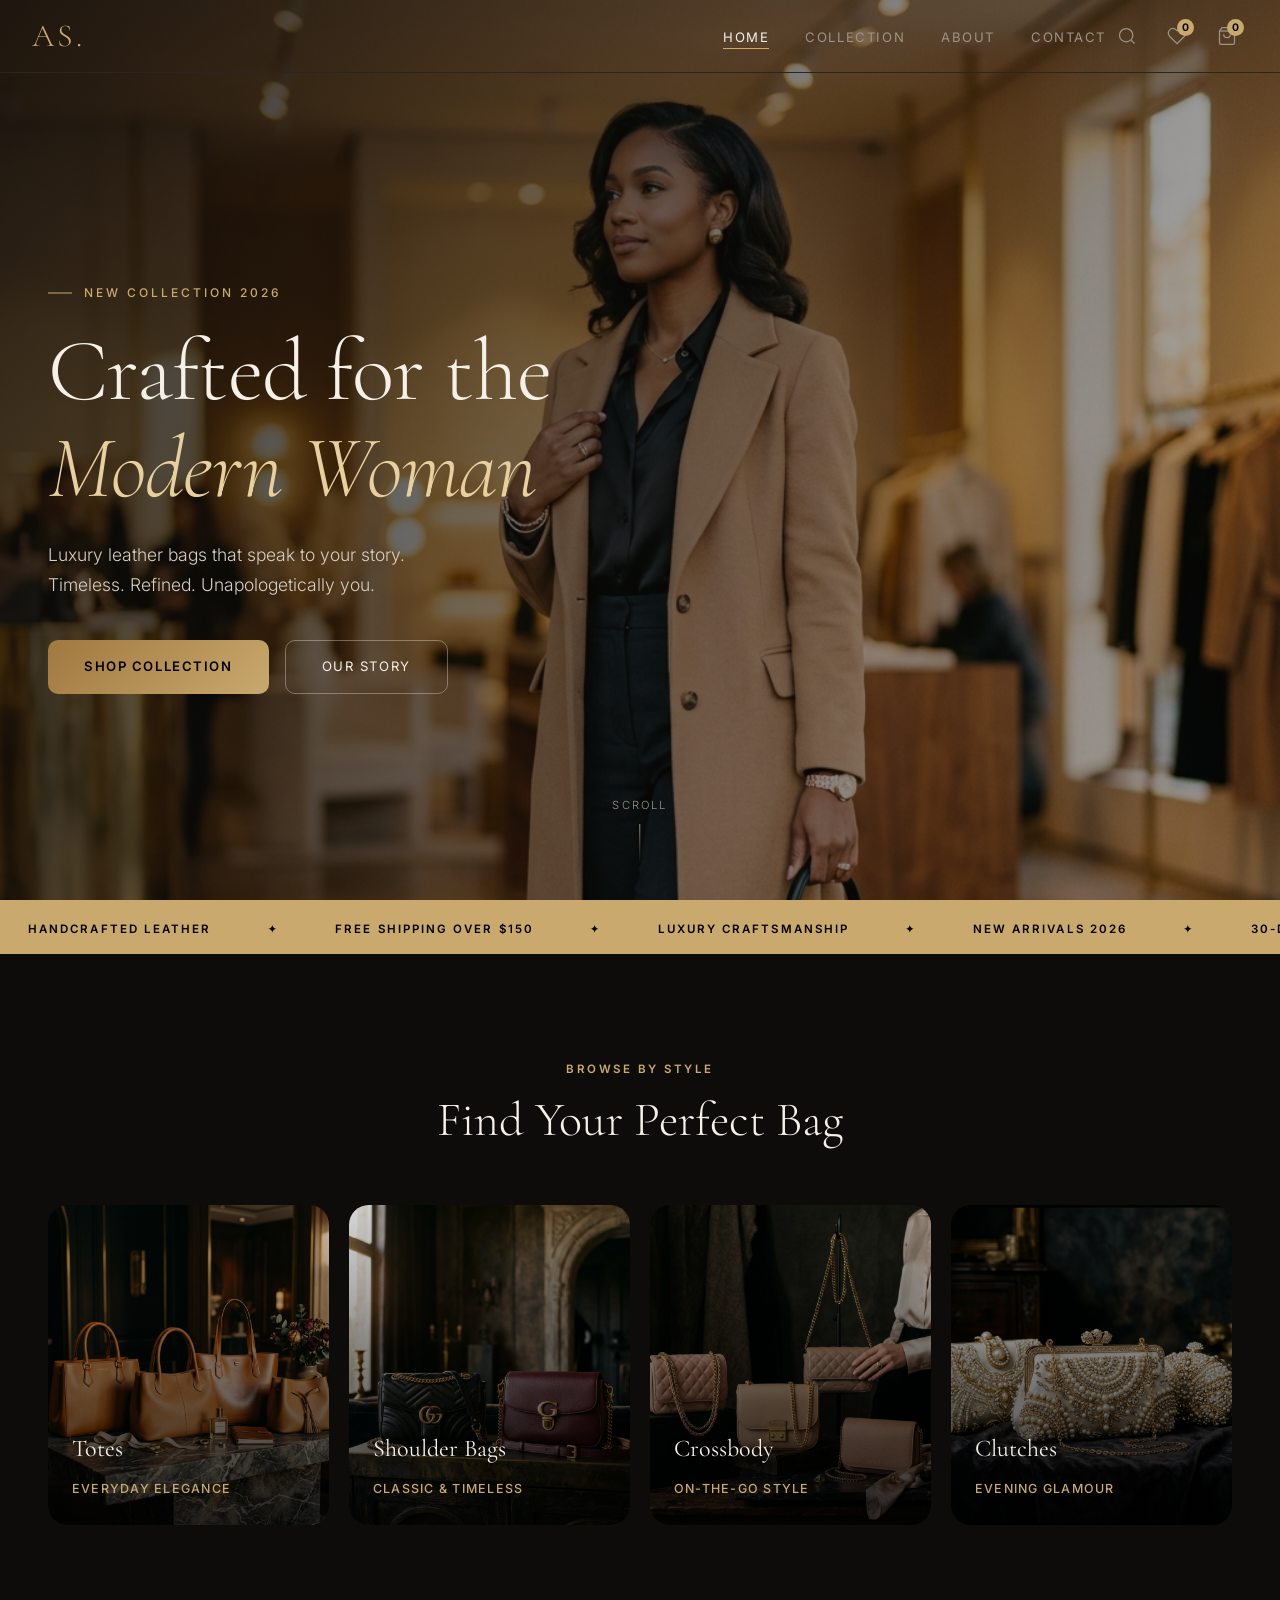
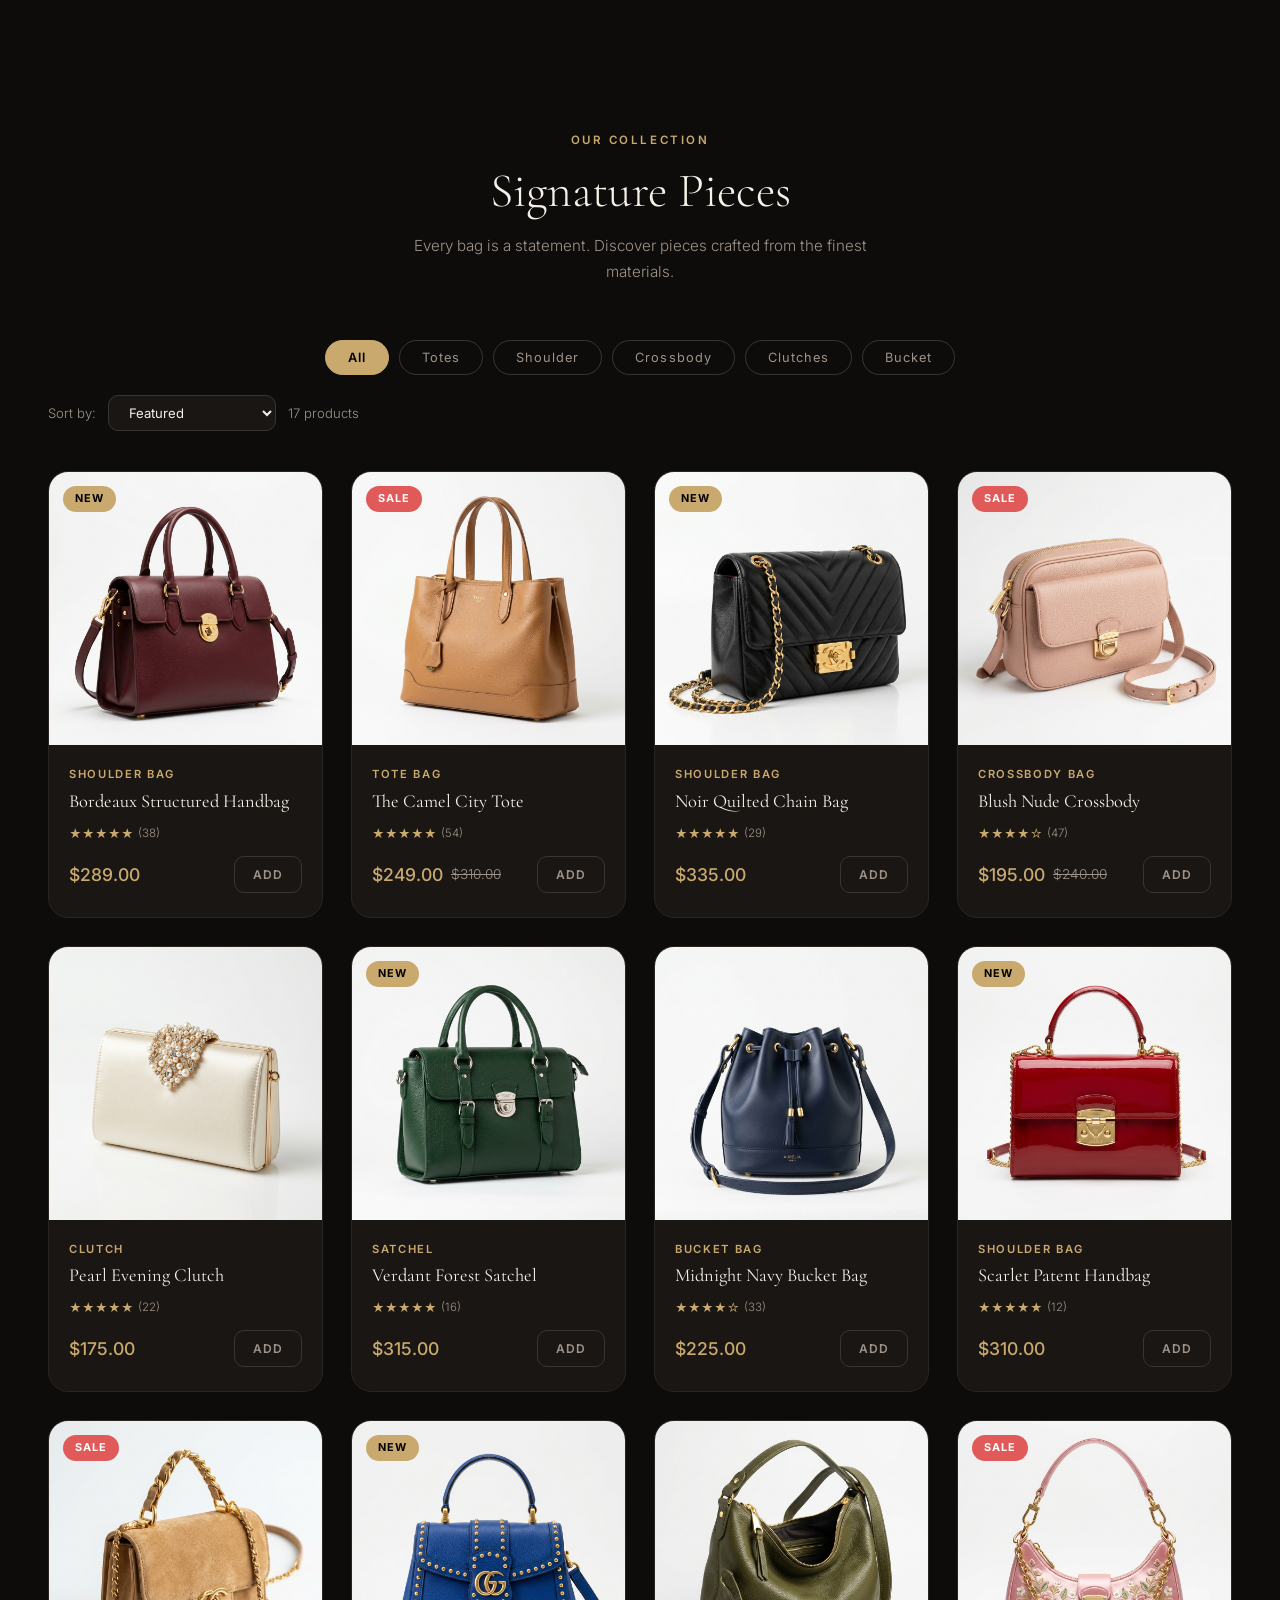
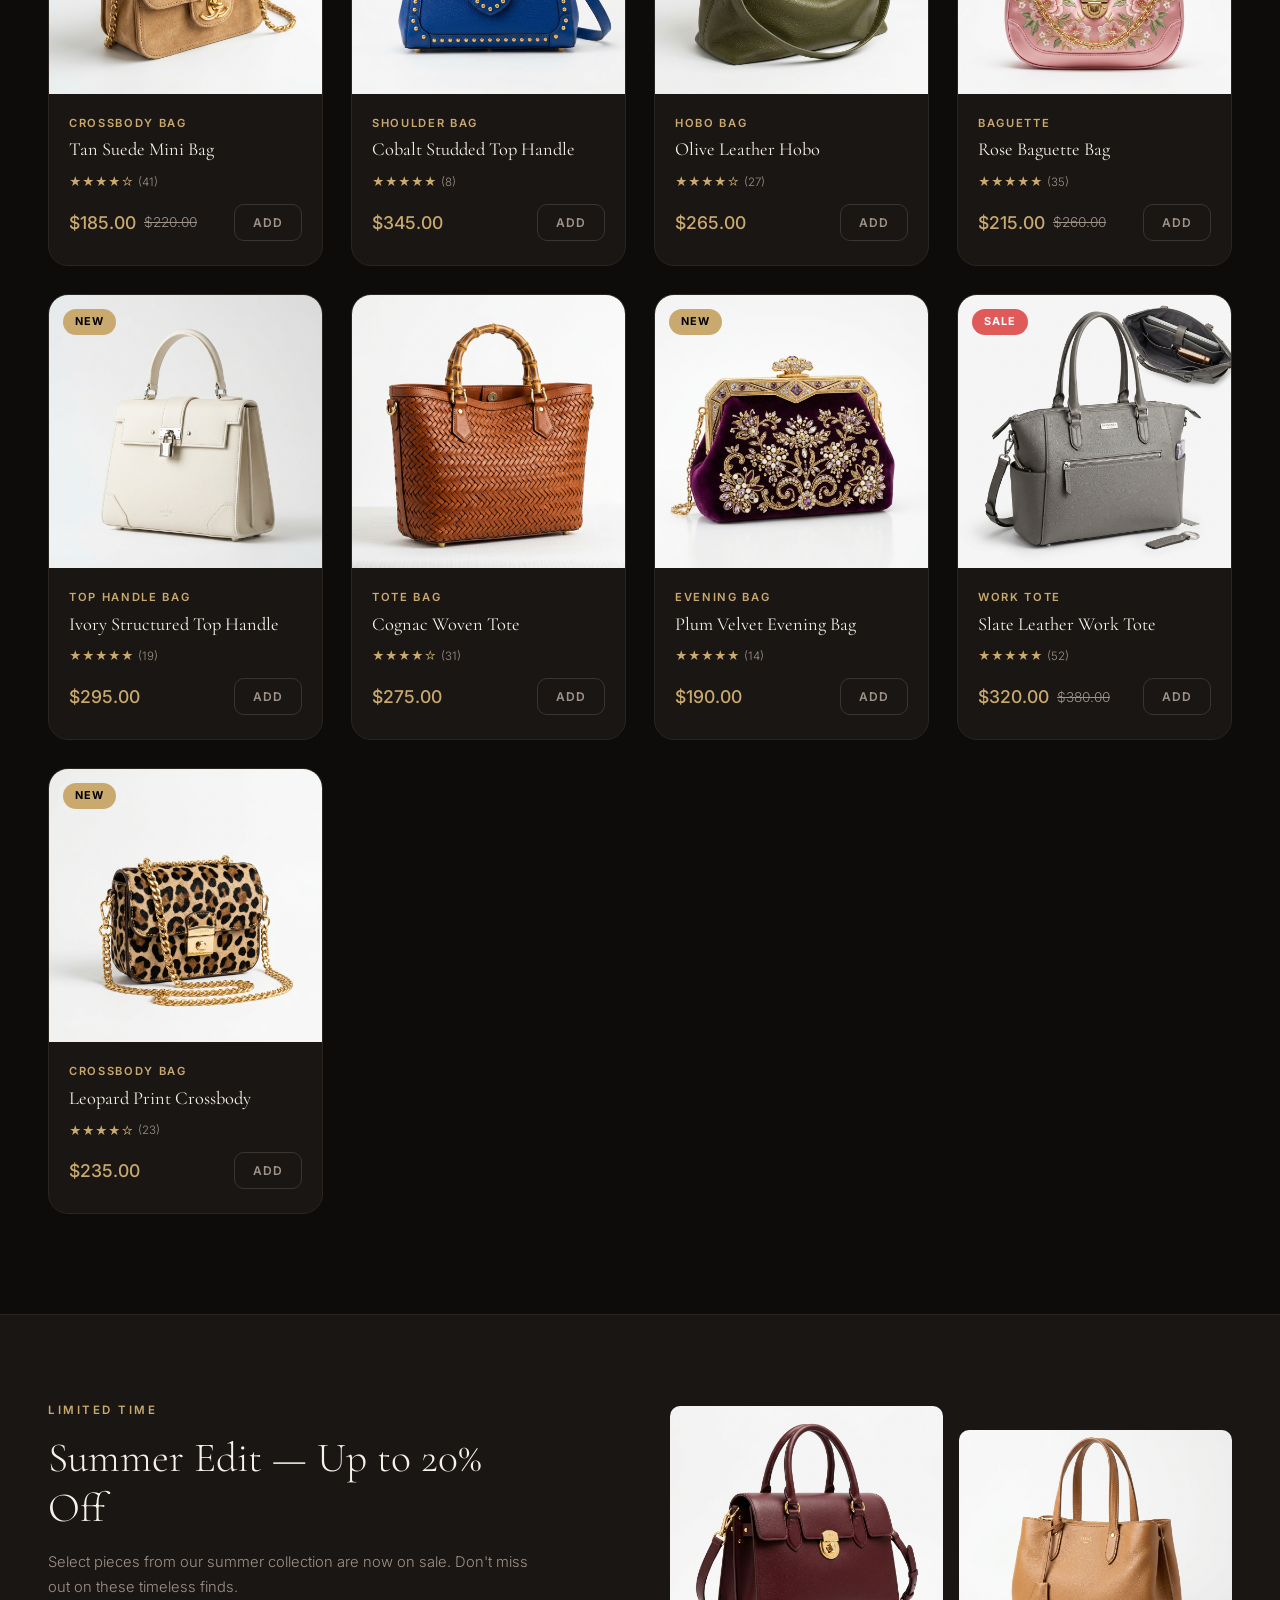
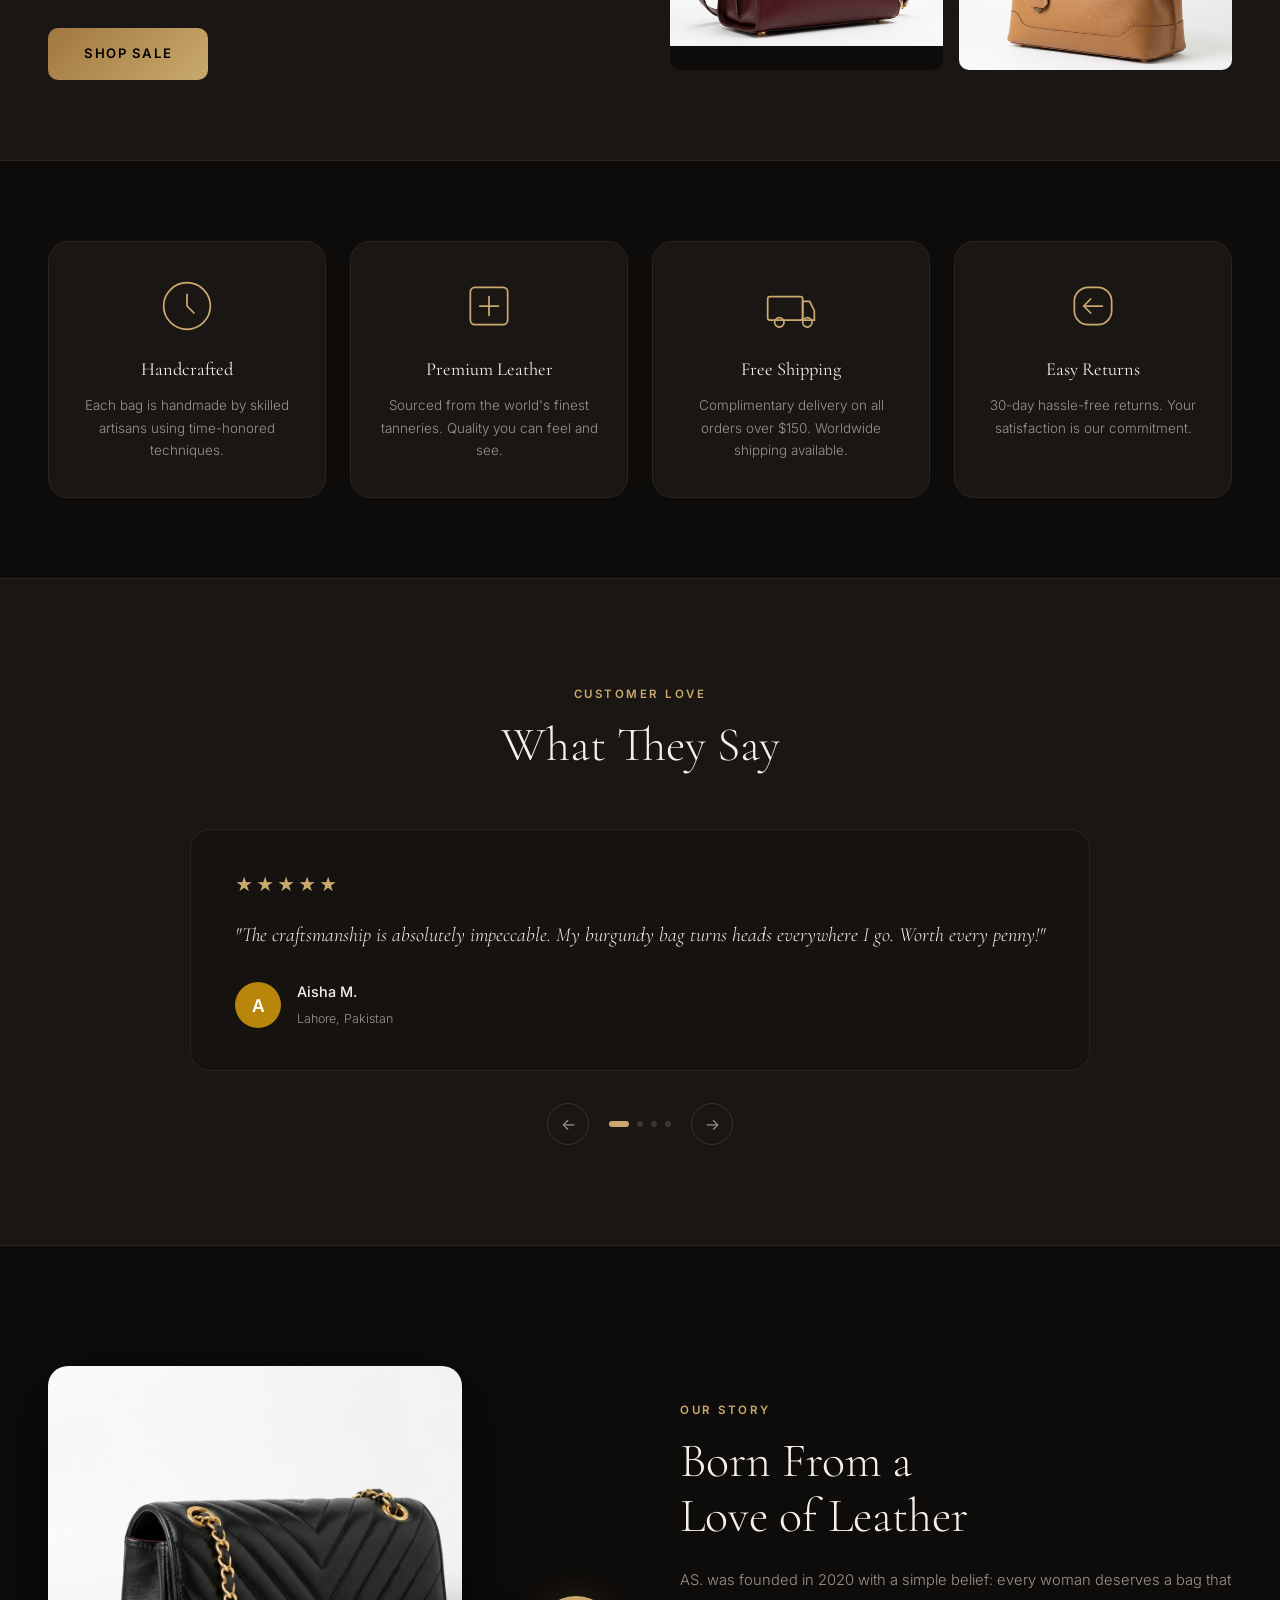
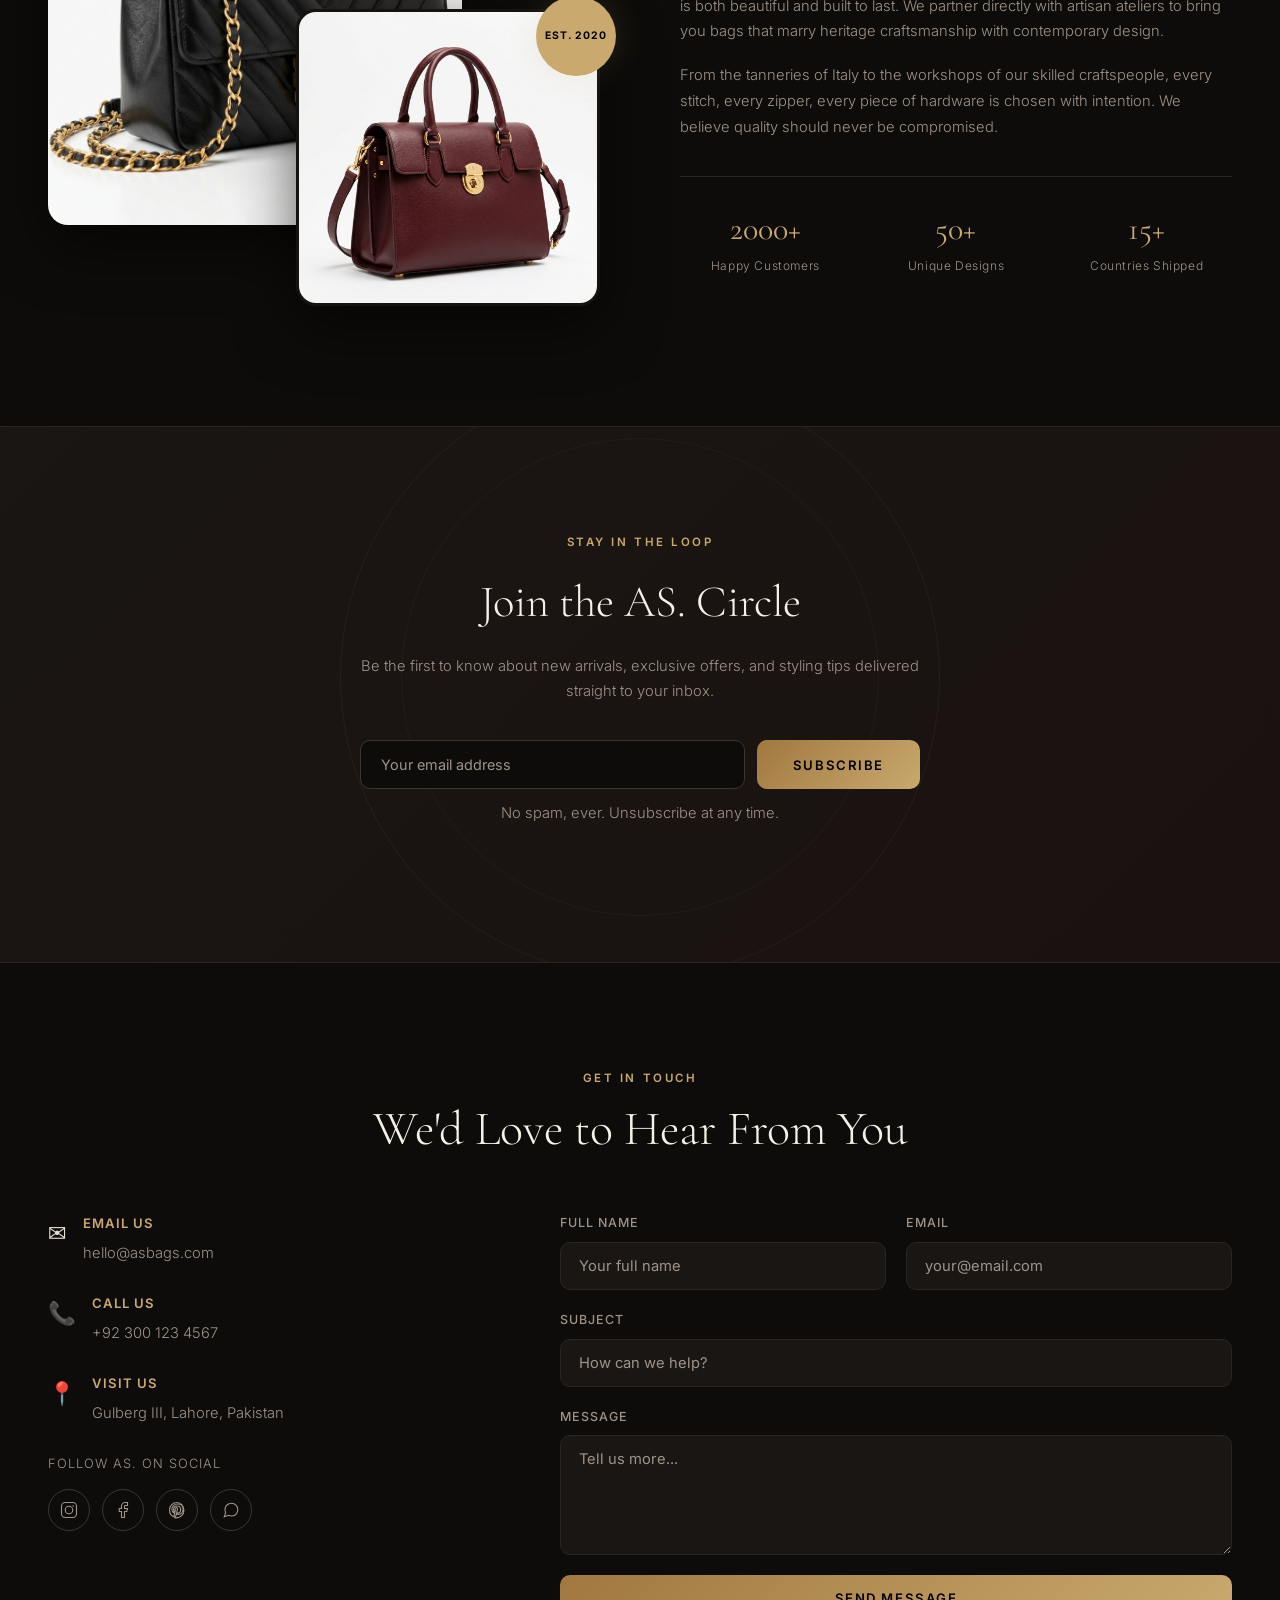
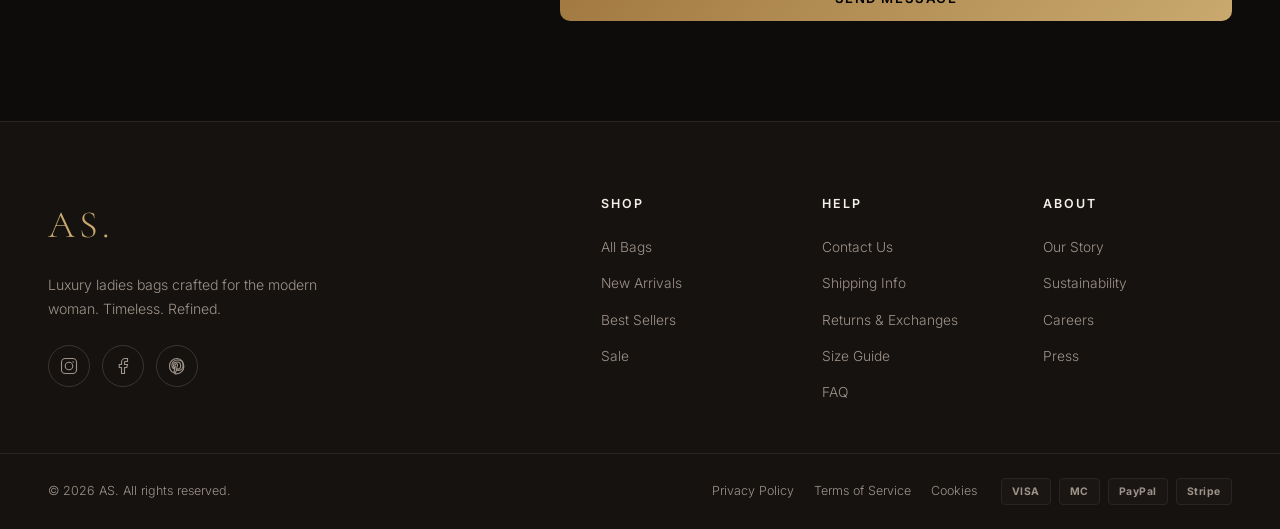
==== commit 42b87150: "Updated project code" ====
--- a/index.html
+++ b/index.html
@@ -15,11 +15,6 @@
 </head>
 <body>
 
-  <!-- ====== LOADER ====== -->
-  <div id="loader" class="loader">
-    <div class="loader-logo">AS.</div>
-    <div class="loader-bar"><div class="loader-fill"></div></div>
-  </div>
 
   <!-- ====== TOAST NOTIFICATION ====== -->
   <div id="toast" class="toast" aria-live="polite"></div>
--- a/style.css
+++ b/style.css
@@ -83,62 +83,6 @@
 ::-webkit-scrollbar-track { background: var(--color-bg-2); }
 ::-webkit-scrollbar-thumb { background: var(--color-gold-dark); border-radius: 3px; }
 
-/* ======================================
-   LOADER
-   ====================================== */
-.loader {
-  position: fixed;
-  inset: 0;
-  z-index: 9999;
-  background: var(--color-bg);
-  display: flex;
-  flex-direction: column;
-  align-items: center;
-  justify-content: center;
-  gap: 28px;
-  transition: opacity 0.6s ease, visibility 0.6s ease;
-}
-
-.loader.hidden {
-  opacity: 0;
-  visibility: hidden;
-  pointer-events: none;
-}
-
-.loader-logo {
-  font-family: var(--font-serif);
-  font-size: clamp(3rem, 8vw, 5rem);
-  font-weight: 300;
-  color: var(--color-gold);
-  letter-spacing: 0.15em;
-  animation: pulse-logo 1.5s ease-in-out infinite;
-}
-
-.loader-bar {
-  width: 180px;
-  height: 1px;
-  background: var(--color-border);
-  position: relative;
-  overflow: hidden;
-}
-
-.loader-fill {
-  position: absolute;
-  top: 0; left: -100%;
-  width: 100%; height: 100%;
-  background: linear-gradient(90deg, transparent, var(--color-gold), transparent);
-  animation: loader-sweep 1.2s ease-in-out infinite;
-}
-
-@keyframes loader-sweep {
-  0% { left: -100%; }
-  100% { left: 100%; }
-}
-
-@keyframes pulse-logo {
-  0%, 100% { opacity: 1; }
-  50% { opacity: 0.5; }
-}
 
 /* ======================================
    TOAST
